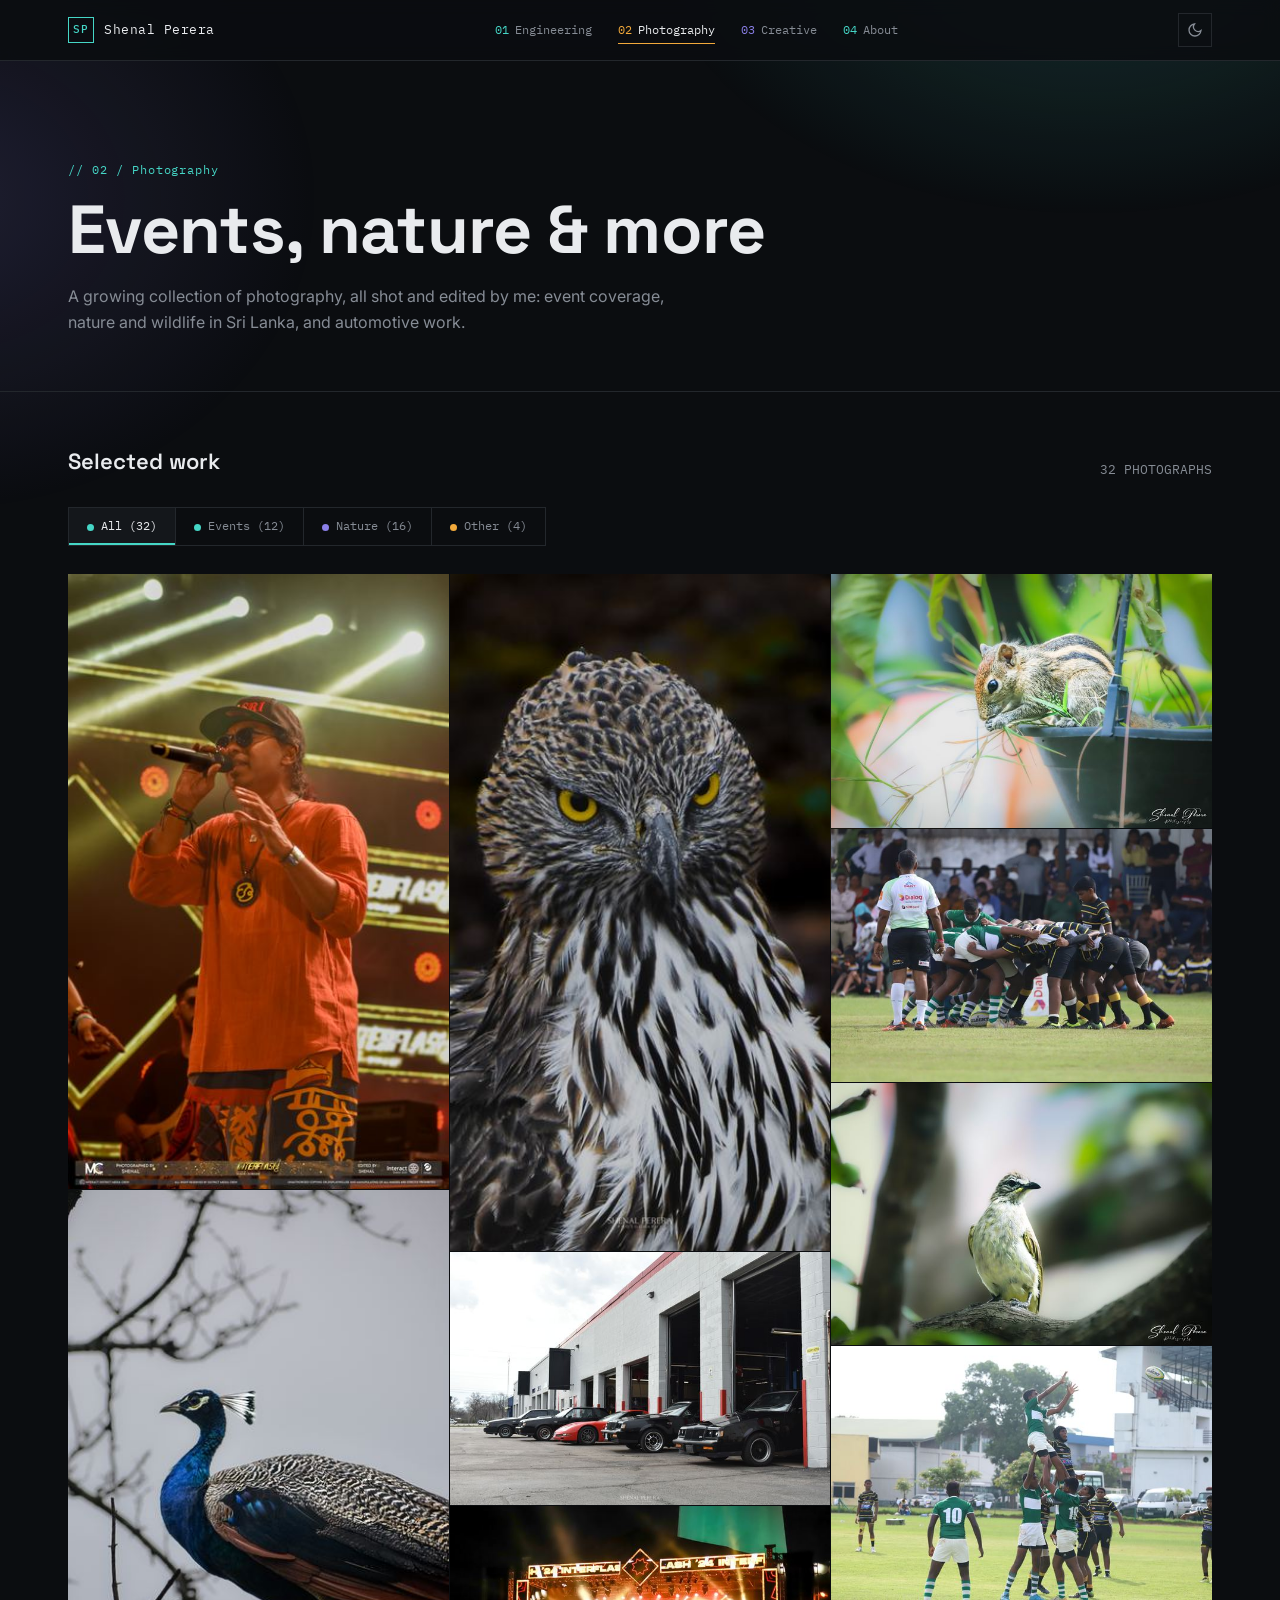
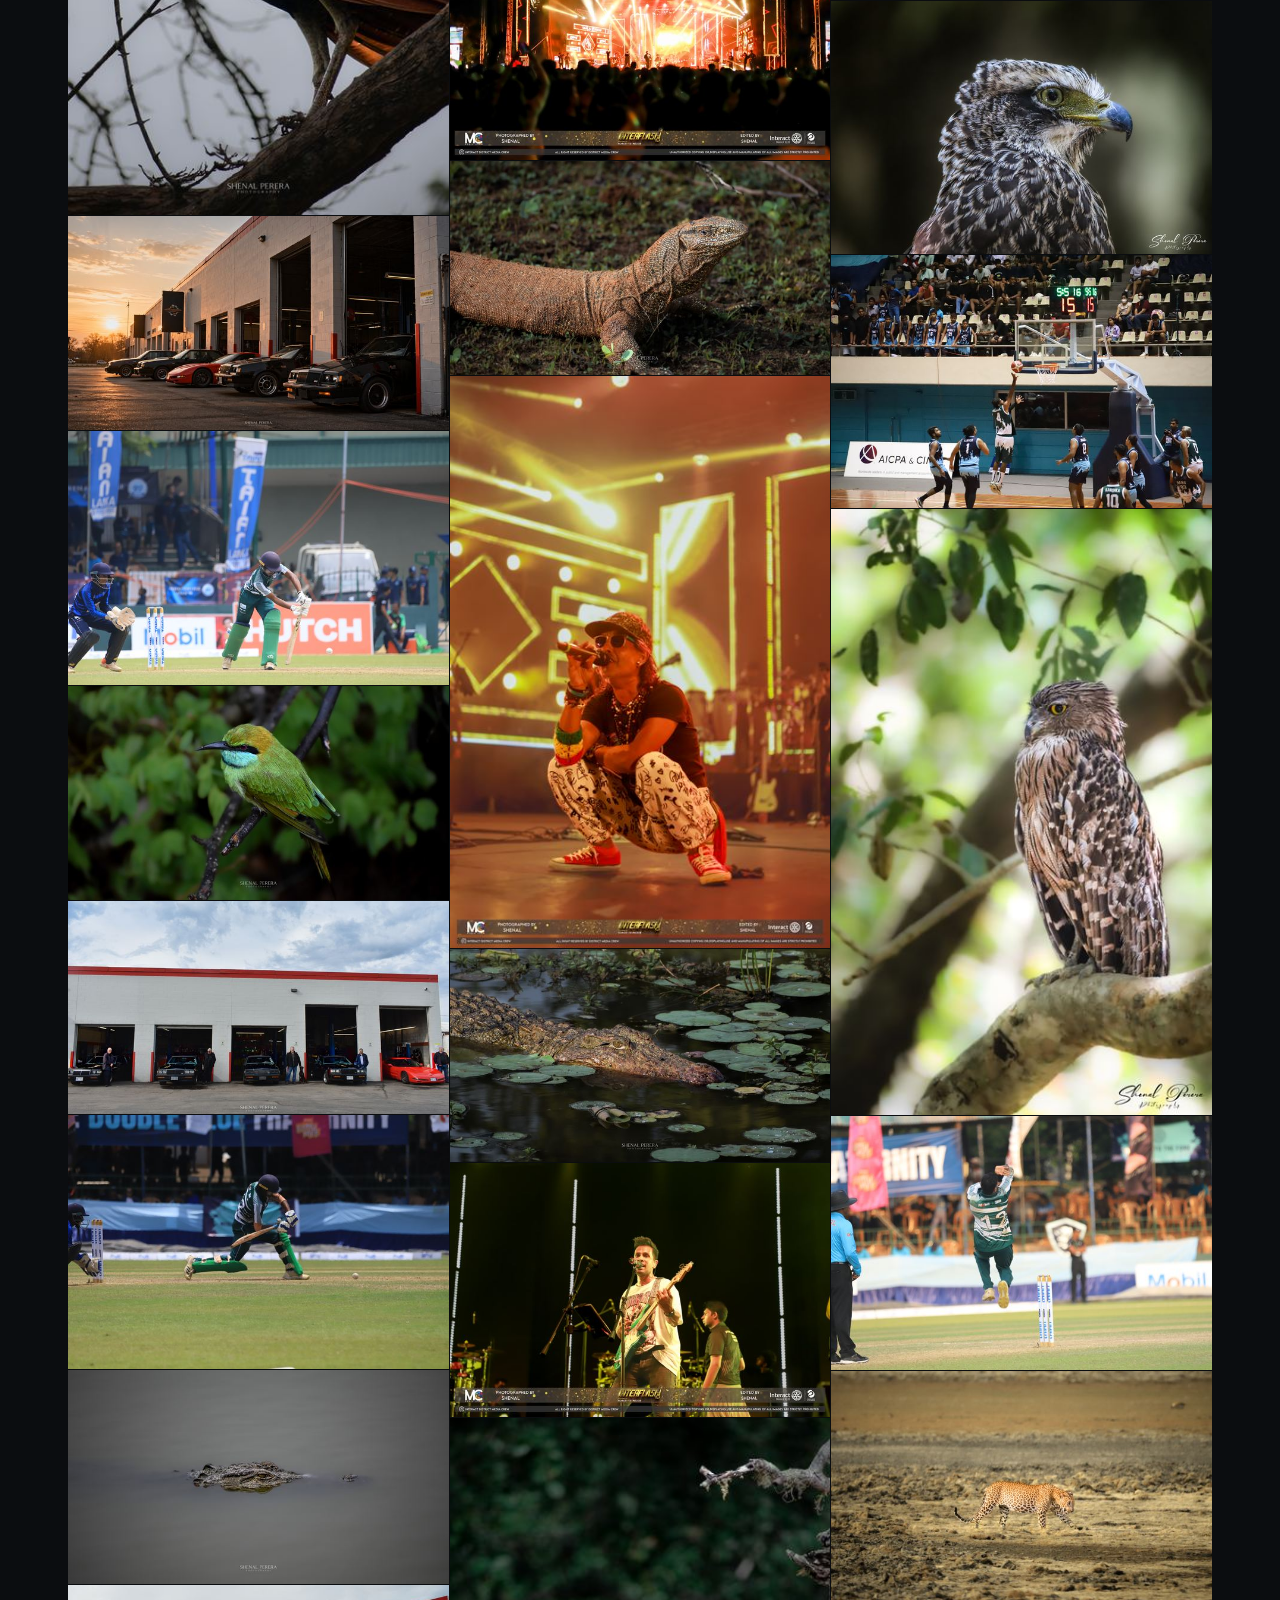
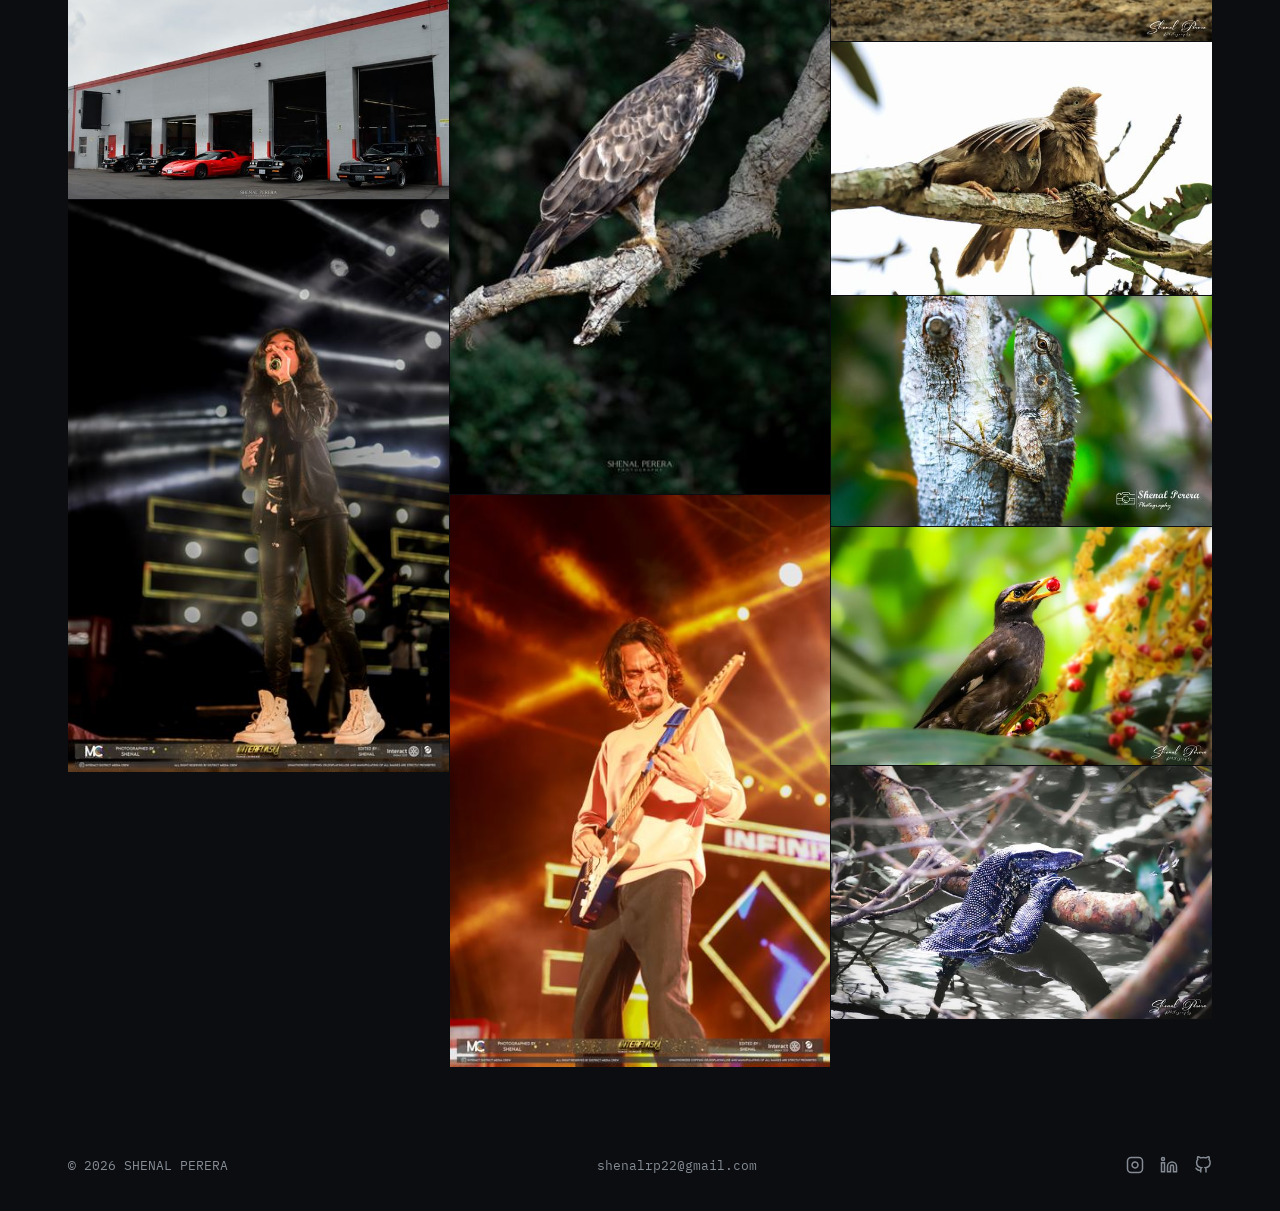
==== photography/index.html @ ef873e23 "Initial deploy: Shenal Perera portfolio site Engineering, Photography, and Creative work portfolio. " ====
<!DOCTYPE html>
<html lang="en">
<head>
<meta charset="utf-8">
<meta name="viewport" content="width=device-width, initial-scale=1">
<title>Shenal Perera | Photography</title>
<link rel="preconnect" href="https://fonts.googleapis.com">
<link rel="preconnect" href="https://fonts.gstatic.com" crossorigin>
<link href="https://fonts.googleapis.com/css2?family=Space+Grotesk:wght@400;500;600;700&family=IBM+Plex+Mono:wght@400;500&family=Inter:wght@400;500&display=swap" rel="stylesheet">
<link rel="stylesheet" href="../assets/css/site.css">
<style>
.head{display:flex;justify-content:space-between;align-items:end;gap:24px;flex-wrap:wrap;margin-bottom:28px}
.count{font-family:"IBM Plex Mono",monospace;color:var(--mute);font-size:12.5px}

.filters{display:flex;gap:1px;background:var(--line);border:1px solid var(--line);margin-bottom:28px;width:fit-content;flex-wrap:wrap}
.filters button{background:var(--bg);border:0;color:var(--mute);font-family:"IBM Plex Mono",monospace;font-size:12px;padding:10px 18px;cursor:pointer;transition:all .2s;border-bottom:2px solid transparent}
.filters button:hover{color:var(--fg)}
.filters button.on{color:var(--fg);border-bottom-color:var(--tagc,var(--acc));background:var(--bg2)}
.filters button .dot{display:inline-block;width:7px;height:7px;border-radius:50%;background:var(--tagc,var(--acc));margin-right:7px;vertical-align:middle}

.grid{columns:3 300px;column-gap:1px}
.tile{break-inside:avoid;margin-bottom:1px;position:relative;cursor:zoom-in;overflow:hidden;background:var(--bg2)}
.tile img{display:block;width:100%;height:auto;transition:opacity .4s,transform .4s}
.tile img.ld{opacity:1}
.tile img:not(.ld){opacity:0}
.tile:hover img{transform:scale(1.035)}
.tile span{position:absolute;left:10px;bottom:8px;font-family:"IBM Plex Mono",monospace;font-size:10.5px;letter-spacing:.04em;text-transform:uppercase;opacity:0;transition:opacity .2s;color:#fff;text-shadow:0 1px 6px rgba(0,0,0,.8)}
.tile span::before{content:"";display:inline-block;width:6px;height:6px;border-radius:50%;background:var(--tagc,var(--acc));margin-right:6px;vertical-align:middle}
.tile:hover span{opacity:1}

#lb{position:fixed;inset:0;z-index:50;background:rgba(5,6,7,.97);display:none;align-items:center;justify-content:center}
#lb.open{display:flex}
#lb img{max-width:92vw;max-height:84vh;object-fit:contain;animation:lbIn .25s ease}
@keyframes lbIn{from{opacity:0;transform:scale(.97)}to{opacity:1;transform:scale(1)}}
#lb .bar{position:absolute;top:0;left:0;right:0;display:flex;justify-content:space-between;align-items:center;padding:18px 24px;font-family:"IBM Plex Mono",monospace;font-size:11.5px;color:var(--mute)}
#lb button{background:none;border:0;color:#fff;cursor:pointer;font:300 30px/1 "Inter",sans-serif;padding:10px 16px;opacity:.7;transition:opacity .2s}
#lb button:hover{opacity:1}
#lb .prev,#lb .next{position:absolute;top:50%;transform:translateY(-50%)}
#lb .prev{left:8px}#lb .next{right:8px}

@media(max-width:820px){
  .grid{columns:2 160px}
  #lb .prev,#lb .next{display:none}
}
</style>
</head>
<body>

<nav><div class="wrap">
  <a class="logo" href="../index.html"><span class="mark">SP</span> Shenal Perera</a>
  <ul class="navlinks">
    <li><a href="../engineering.html" style="--tagc:var(--acc)"><span class="idx">01</span>Engineering</a></li>
    <li><a href="index.html" class="on" style="--tagc:var(--acc2)"><span class="idx">02</span>Photography</a></li>
    <li><a href="../creative.html" style="--tagc:var(--acc3)"><span class="idx">03</span>Creative</a></li>
    <li><a href="../about.html" style="--tagc:var(--acc)"><span class="idx">04</span>About</a></li>
  </ul>
  <button class="theme-btn" id="themeBtn" aria-label="Toggle light/dark theme">
    <svg class="moon" viewBox="0 0 24 24" fill="none" stroke="currentColor" stroke-width="2"><path d="M21 12.8A9 9 0 1 1 11.2 3 7 7 0 0 0 21 12.8Z"/></svg>
    <svg class="sun" viewBox="0 0 24 24" fill="none" stroke="currentColor" stroke-width="2"><circle cx="12" cy="12" r="4"/><path d="M12 2v3M12 19v3M4.2 4.2l2.1 2.1M17.7 17.7l2.1 2.1M2 12h3M19 12h3M4.2 19.8l2.1-2.1M17.7 6.3l2.1-2.1"/></svg>
  </button>
</div></nav>

<header class="hero"><div class="wrap">
  <div class="eyebrow reveal">02 / Photography</div>
  <h1 class="reveal">Events, nature &amp; more</h1>
  <p class="lede reveal">A growing collection of photography, all shot and edited by me: event coverage, nature and wildlife in Sri Lanka, and automotive work.</p>
</div></header>

<section><div class="wrap">
  <div class="head reveal"><h2>Selected work</h2><div class="count" id="count"></div></div>
  <div class="filters reveal" id="filters"></div>
  <div class="grid" id="grid"></div>
</div></section>

<footer><div class="wrap">
  <p>© <span id="yr"></span> SHENAL PERERA</p>
  <p><a href="mailto:shenalrp22@gmail.com" style="color:var(--mute);text-decoration:none">shenalrp22@gmail.com</a></p>
  <div class="social">
    <a href="https://www.instagram.com/shenal_rp" target="_blank" rel="noopener" aria-label="Instagram"><svg viewBox="0 0 24 24" fill="none" stroke="currentColor" stroke-width="2"><rect x="2" y="2" width="20" height="20" rx="5"/><path d="M16 11.37A4 4 0 1 1 12.63 8 4 4 0 0 1 16 11.37z"/><line x1="17.5" y1="6.5" x2="17.51" y2="6.5"/></svg></a>
    <a href="https://www.linkedin.com/in/shenal-perera-524128398" target="_blank" rel="noopener" aria-label="LinkedIn"><svg viewBox="0 0 24 24" fill="none" stroke="currentColor" stroke-width="2"><path d="M16 8a6 6 0 0 1 6 6v7h-4v-7a2 2 0 0 0-2-2 2 2 0 0 0-2 2v7h-4v-7a6 6 0 0 1 6-6z"/><rect x="2" y="9" width="4" height="12"/><circle cx="4" cy="4" r="2"/></svg></a>
    <a href="https://github.com/shenalrp22-bit" target="_blank" rel="noopener" aria-label="GitHub"><svg viewBox="0 0 24 24" fill="none" stroke="currentColor" stroke-width="2"><path d="M9 19c-5 1.5-5-2.5-7-3m14 6v-3.87a3.37 3.37 0 0 0-.94-2.61c3.14-.35 6.44-1.54 6.44-7A5.44 5.44 0 0 0 20 4.77 5.07 5.07 0 0 0 19.91 1S18.73.65 16 2.48a13.38 13.38 0 0 0-7 0C6.27.65 5.09 1 5.09 1A5.07 5.07 0 0 0 5 4.77a5.44 5.44 0 0 0-1.5 3.78c0 5.42 3.3 6.61 6.44 7A3.37 3.37 0 0 0 9 18.13V22"/></svg></a>
  </div>
</div></footer>

<div id="lb" role="dialog" aria-modal="true">
  <div class="bar"><span id="lbCap"></span><button id="lbClose" aria-label="Close">×</button></div>
  <button class="prev" aria-label="Previous">‹</button>
  <img id="lbImg" alt="">
  <button class="next" aria-label="Next">›</button>
</div>

<script src="../assets/js/site.js" defer></script>
<script>
const DATA = [{"cat": "Events", "src": "001.jpg", "w": 1240, "h": 2000}, {"cat": "Events", "src": "002.jpg", "w": 2000, "h": 1333}, {"cat": "Events", "src": "003.jpg", "w": 2000, "h": 1333}, {"cat": "Events", "src": "004.jpg", "w": 1333, "h": 2000}, {"cat": "Events", "src": "005.jpg", "w": 2000, "h": 1333}, {"cat": "Events", "src": "006.jpg", "w": 1333, "h": 2000}, {"cat": "Events", "src": "007.jpg", "w": 2000, "h": 1333}, {"cat": "Events", "src": "008.jpg", "w": 1333, "h": 2000}, {"cat": "Events", "src": "009.jpg", "w": 2000, "h": 1333}, {"cat": "Events", "src": "010.jpg", "w": 2000, "h": 1333}, {"cat": "Events", "src": "011.jpg", "w": 2000, "h": 1333}, {"cat": "Events", "src": "012.jpg", "w": 2000, "h": 1333}, {"cat": "Nature", "src": "013.jpg", "w": 1220, "h": 2000}, {"cat": "Nature", "src": "014.jpg", "w": 1999, "h": 1125}, {"cat": "Nature", "src": "015.jpg", "w": 1999, "h": 1125}, {"cat": "Nature", "src": "016.jpg", "w": 1022, "h": 1816}, {"cat": "Nature", "src": "017.jpg", "w": 2000, "h": 1125}, {"cat": "Nature", "src": "018.jpg", "w": 2000, "h": 1124}, {"cat": "Nature", "src": "019.jpg", "w": 1125, "h": 2000}, {"cat": "Nature", "src": "020.jpg", "w": 2000, "h": 1333}, {"cat": "Nature", "src": "021.jpg", "w": 2000, "h": 1381}, {"cat": "Nature", "src": "022.jpg", "w": 1999, "h": 1333}, {"cat": "Nature", "src": "023.jpg", "w": 1259, "h": 2000}, {"cat": "Nature", "src": "024.jpg", "w": 2000, "h": 1421}, {"cat": "Nature", "src": "025.jpg", "w": 2000, "h": 1333}, {"cat": "Nature", "src": "026.jpg", "w": 2000, "h": 1209}, {"cat": "Nature", "src": "027.jpg", "w": 1963, "h": 1229}, {"cat": "Nature", "src": "028.jpg", "w": 2000, "h": 1333}, {"cat": "Other", "src": "029.jpg", "w": 2000, "h": 1125}, {"cat": "Other", "src": "031.jpg", "w": 2000, "h": 1124}, {"cat": "Other", "src": "032.jpg", "w": 1999, "h": 1125}, {"cat": "Other", "src": "033.jpg", "w": 2000, "h": 1333}];
const TAGC = { Events: "var(--acc)", Nature: "var(--acc3)", Other: "var(--acc2)" };

const $ = s => document.querySelector(s);
const CATS = ["All", ...new Set(DATA.map(d => d.cat))];
let current = "All", view = DATA, idx = 0;

function mixed(){
  const groups = CATS.slice(1).map(c => DATA.filter(d => d.cat === c));
  const out = []; let i = 0;
  while (out.length < DATA.length){ groups.forEach(g => { if (g[i]) out.push(g[i]); }); i++; }
  return out;
}

function render(){
  view = current === "All" ? mixed() : DATA.filter(d => d.cat === current);
  $("#count").textContent = view.length + " PHOTOGRAPHS";
  $("#grid").innerHTML = view.map((d,i) =>
    `<figure class="tile" data-i="${i}" style="--tagc:${TAGC[d.cat]}"><img loading="lazy" src="img/t/${d.src}" width="${d.w}" height="${d.h}" alt="${d.cat} photograph by Shenal Perera" onload="this.classList.add('ld')"><span>${d.cat}</span></figure>`).join("");
  document.querySelectorAll("#filters button").forEach(b => b.classList.toggle("on", b.dataset.c === current));
}

$("#filters").innerHTML = CATS.map(c =>
  `<button data-c="${c}" style="--tagc:${c==="All"?"var(--acc)":TAGC[c]}"><span class="dot"></span>${c==="All"?"All":c} (${c==="All"?DATA.length:DATA.filter(d=>d.cat===c).length})</button>`).join("");
$("#filters").addEventListener("click", e => { const b = e.target.closest("button"); if (b){ current = b.dataset.c; render(); }});
$("#grid").addEventListener("click", e => { const t = e.target.closest(".tile"); if (t) open(+t.dataset.i); });

function show(){ const d = view[idx]; $("#lbImg").src = "img/" + d.src; $("#lbCap").textContent = `${d.cat.toUpperCase()} · ${idx+1} / ${view.length}`;
  [view[idx+1], view[idx-1]].forEach(n => { if (n) new Image().src = "img/" + n.src; }); }
function open(i){ idx = i; show(); $("#lb").classList.add("open"); document.body.style.overflow = "hidden"; }
function close(){ $("#lb").classList.remove("open"); document.body.style.overflow = ""; }
function step(n){ idx = (idx + n + view.length) % view.length; show(); }
$("#lb .prev").onclick = () => step(-1);
$("#lb .next").onclick = () => step(1);
$("#lbClose").onclick = close;
$("#lb").addEventListener("click", e => { if (e.target.id === "lb") close(); });
document.addEventListener("keydown", e => { if (!$("#lb").classList.contains("open")) return;
  if (e.key === "Escape") close(); if (e.key === "ArrowRight") step(1); if (e.key === "ArrowLeft") step(-1); });
let tx = 0;
$("#lb").addEventListener("touchstart", e => tx = e.touches[0].clientX, {passive:true});
$("#lb").addEventListener("touchend", e => { const dx = e.changedTouches[0].clientX - tx; if (Math.abs(dx) > 50) step(dx < 0 ? 1 : -1); });

render();
</script>
</body>
</html>
---- assets/css/site.css ----
/* ===== Shared design system, Shenal Perera portfolio ===== */
:root{
  --bg:#0b0d10;--bg2:#14171b;--fg:#e9ebee;--mute:#868c95;--line:#23272c;
  --acc:#45d6c6;   /* teal   : primary / Engineering / About */
  --acc2:#f2a93b;  /* amber  : Photography / motorsport */
  --acc3:#8b7fe8;  /* violet : Creative */
  --shadow:rgba(0,0,0,.35);
}
html[data-theme="light"]{
  --bg:#f3f2ee;--bg2:#ffffff;--fg:#14171b;--mute:#5b5f66;--line:#dcdad2;
  --acc:#0e9484;--acc2:#c17a12;--acc3:#5d4fc7;
  --shadow:rgba(20,20,20,.08);
}

*{box-sizing:border-box;margin:0;padding:0}
html{scroll-behavior:smooth}
body{
  background:var(--bg);color:var(--fg);font:16px/1.6 "Inter",system-ui,sans-serif;
  -webkit-font-smoothing:antialiased;min-height:100vh;display:flex;flex-direction:column;
  position:relative;transition:background .3s,color .3s;
}
body::before{
  content:"";position:fixed;inset:0;z-index:-1;pointer-events:none;
  background:
    radial-gradient(640px 420px at 85% -8%, color-mix(in srgb, var(--acc) 20%, transparent), transparent 70%),
    radial-gradient(560px 460px at -5% 22%, color-mix(in srgb, var(--acc3) 17%, transparent), transparent 70%),
    radial-gradient(520px 420px at 55% 100%, color-mix(in srgb, var(--acc2) 15%, transparent), transparent 70%);
  opacity:.9;transition:opacity .3s;
}
a{color:inherit}
.wrap{max-width:1240px;margin:0 auto;padding:0 clamp(18px,4vw,48px);width:100%}
.mono{font-family:"IBM Plex Mono",monospace}

/* nav */
nav{position:fixed;inset:0 0 auto 0;z-index:30;background:color-mix(in srgb, var(--bg) 88%, transparent);backdrop-filter:blur(8px);border-bottom:1px solid var(--line);transition:background .3s,border-color .3s}
nav .wrap{display:flex;justify-content:space-between;align-items:center;height:60px;gap:16px}
.logo{display:flex;align-items:center;gap:10px;text-decoration:none;font-family:"IBM Plex Mono",monospace;font-size:13px;letter-spacing:.04em;white-space:nowrap}
.logo .mark{width:26px;height:26px;border:1px solid var(--acc);color:var(--acc);display:flex;align-items:center;justify-content:center;font-size:11px;font-weight:500;transition:transform .25s;flex:none}
.logo:hover .mark{transform:rotate(-8deg) scale(1.08)}
.navlinks{display:flex;align-items:center;gap:2px;list-style:none;font-family:"IBM Plex Mono",monospace;font-size:12px}
.navlinks a{text-decoration:none;color:var(--mute);padding:8px 12px;display:block;position:relative;transition:color .2s}
.navlinks a::after{content:"";position:absolute;left:12px;right:12px;bottom:4px;height:1px;background:var(--tagc,var(--acc));transform:scaleX(0);transform-origin:left;transition:transform .25s}
.navlinks a:hover,.navlinks a.on{color:var(--fg)}
.navlinks a:hover::after,.navlinks a.on::after{transform:scaleX(1)}
.navlinks a .idx{color:var(--tagc,var(--acc));margin-right:6px}

.theme-btn{
  width:34px;height:34px;border:1px solid var(--line);background:transparent;color:var(--mute);
  display:flex;align-items:center;justify-content:center;cursor:pointer;flex:none;
  transition:color .2s,border-color .2s,transform .2s;
}
.theme-btn:hover{color:var(--acc);border-color:var(--acc);transform:rotate(12deg)}
.theme-btn svg{width:16px;height:16px}
.theme-btn .sun{display:none}
html[data-theme="light"] .theme-btn .moon{display:none}
html[data-theme="light"] .theme-btn .sun{display:block}

/* badges (used in place of third-party logos) */
.badge{
  display:inline-flex;align-items:center;justify-content:center;height:22px;padding:0 8px;
  font-family:"IBM Plex Mono",monospace;font-size:10.5px;letter-spacing:.03em;font-weight:500;
  border:1px solid var(--bc,var(--line));color:var(--bc,var(--mute));border-radius:3px;
  margin-right:6px;transition:transform .2s;
}
.badge:hover{transform:translateY(-1px)}
.badge.acc{--bc:var(--acc)}
.badge.acc2{--bc:var(--acc2)}
.badge.acc3{--bc:var(--acc3)}

/* expandable rows (timeline / education / certification entries) */
.exp-row{cursor:pointer;position:relative;padding-right:30px;-webkit-tap-highlight-color:transparent}
.exp-row::after{content:"+";position:absolute;right:0;top:18px;font-family:"IBM Plex Mono",monospace;font-size:15px;color:var(--mute);transition:transform .25s,color .2s;line-height:1}
.exp-row:hover::after{color:var(--acc)}
.exp-row.open::after{transform:rotate(45deg);color:var(--acc)}
.exp-detail{grid-column:1/-1;max-height:0;overflow:hidden;opacity:0;transition:max-height .35s ease,opacity .3s ease,margin-top .35s ease;margin-top:0}
.exp-row.open .exp-detail{max-height:320px;opacity:1;margin-top:14px}
.exp-detail-inner{padding-top:14px;border-top:1px dashed var(--line);color:var(--mute);font-size:13.5px;line-height:1.7;max-width:640px}
.exp-detail-inner img{display:block;max-width:100%;border:1px solid var(--line);margin-top:12px}

/* real org logos, dropped into a small chip for contrast against either theme */
.logo-chip{display:inline-flex;align-items:center;justify-content:center;width:26px;height:26px;border-radius:5px;padding:4px;margin-right:8px;flex:none;vertical-align:middle;transition:transform .2s}
.logo-chip:hover{transform:translateY(-1px) scale(1.07)}
.logo-chip img{width:100%;height:100%;object-fit:contain;display:block}
.logo-chip.light{background:#fff}
.logo-chip.dark{background:#14171b;border:1px solid var(--line)}

/* hero */
header.hero{padding:160px 0 56px;border-bottom:1px solid var(--line);transition:border-color .3s}
.eyebrow{font-family:"IBM Plex Mono",monospace;font-size:12px;letter-spacing:.08em;color:var(--acc)}
.eyebrow::before{content:"// "}
h1{font-family:"Space Grotesk",sans-serif;font-weight:700;font-size:clamp(38px,6vw,68px);line-height:1.04;margin:16px 0 18px;letter-spacing:-.01em}
.lede{max-width:640px;color:var(--mute);font-size:16px}
html[data-theme="light"] .lede{color:#45494f}

/* sections */
section{padding:52px 0;border-bottom:1px solid var(--line);transition:border-color .3s}
section:last-of-type{border-bottom:none}
h2{font-family:"Space Grotesk",sans-serif;font-weight:600;font-size:22px}
h2 .no{font-family:"IBM Plex Mono",monospace;font-weight:400;font-size:13px;color:var(--acc);margin-right:10px}

footer{padding:36px 0}
footer .wrap{display:flex;justify-content:space-between;align-items:center;flex-wrap:wrap;gap:12px}
footer p{color:var(--mute);font-size:12.5px;font-family:"IBM Plex Mono",monospace}
.social{display:flex;gap:16px;align-items:center}
.social a{color:var(--mute);display:flex;transition:color .2s,transform .2s}
.social a:hover{color:var(--acc);transform:translateY(-2px)}
.social svg{width:18px;height:18px}

/* scroll-reveal animation */
.reveal{opacity:0;transform:translateY(16px);transition:opacity .6s cubic-bezier(.2,.7,.2,1),transform .6s cubic-bezier(.2,.7,.2,1)}
.reveal.show{opacity:1;transform:translateY(0)}
.reveal-stagger > *{opacity:0;transform:translateY(14px);transition:opacity .5s cubic-bezier(.2,.7,.2,1),transform .5s cubic-bezier(.2,.7,.2,1)}
.reveal-stagger.show > *{opacity:1;transform:translateY(0)}
@media (prefers-reduced-motion: reduce){
  .reveal,.reveal-stagger > *{opacity:1;transform:none;transition:none}
}
.reveal-stagger.show > *:nth-child(1){transition-delay:.02s}
.reveal-stagger.show > *:nth-child(2){transition-delay:.07s}
.reveal-stagger.show > *:nth-child(3){transition-delay:.12s}
.reveal-stagger.show > *:nth-child(4){transition-delay:.17s}
.reveal-stagger.show > *:nth-child(5){transition-delay:.22s}
.reveal-stagger.show > *:nth-child(6){transition-delay:.27s}
.reveal-stagger.show > *:nth-child(7){transition-delay:.32s}
.reveal-stagger.show > *:nth-child(8){transition-delay:.37s}
.reveal-stagger.show > *:nth-child(9){transition-delay:.42s}
.reveal-stagger.show > *:nth-child(10){transition-delay:.47s}
.reveal-stagger.show > *:nth-child(11){transition-delay:.52s}
.reveal-stagger.show > *:nth-child(n+12){transition-delay:.56s}

@media(max-width:820px){
  .navlinks a{padding:8px 8px}
}
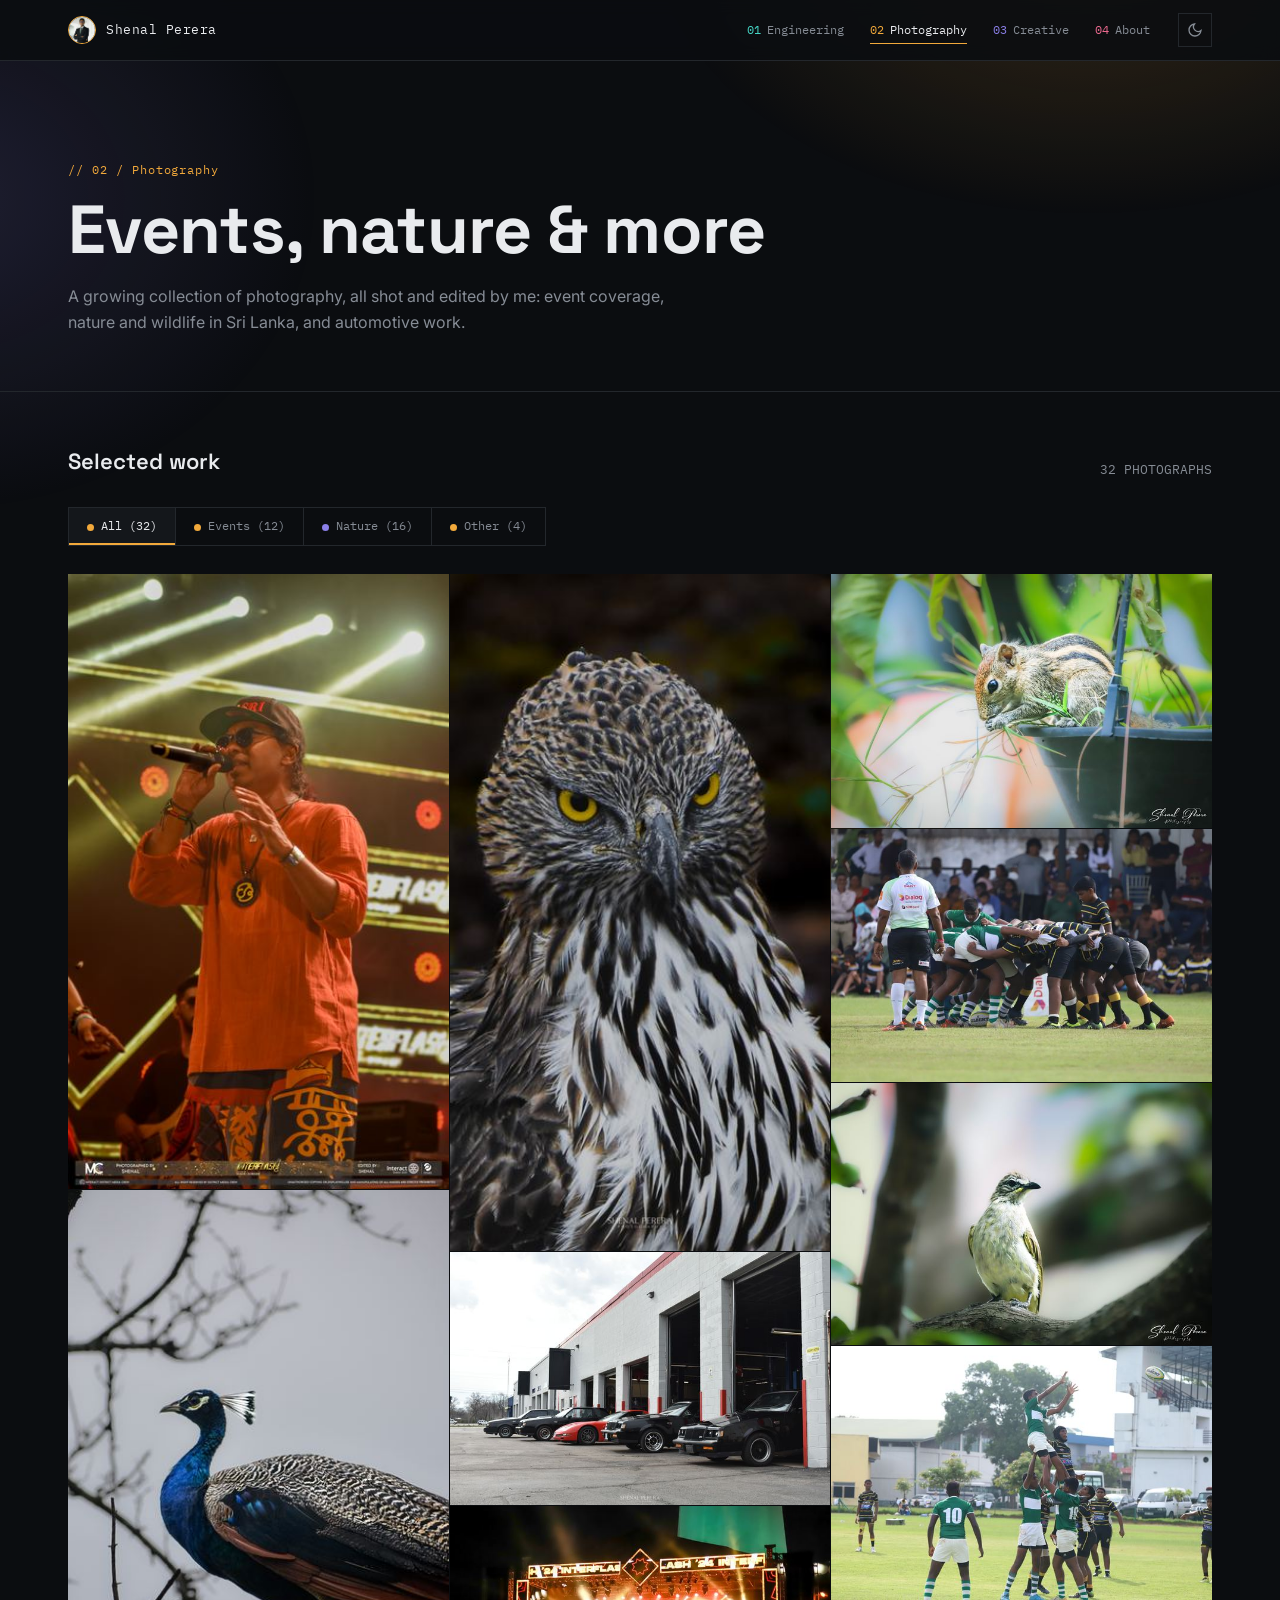
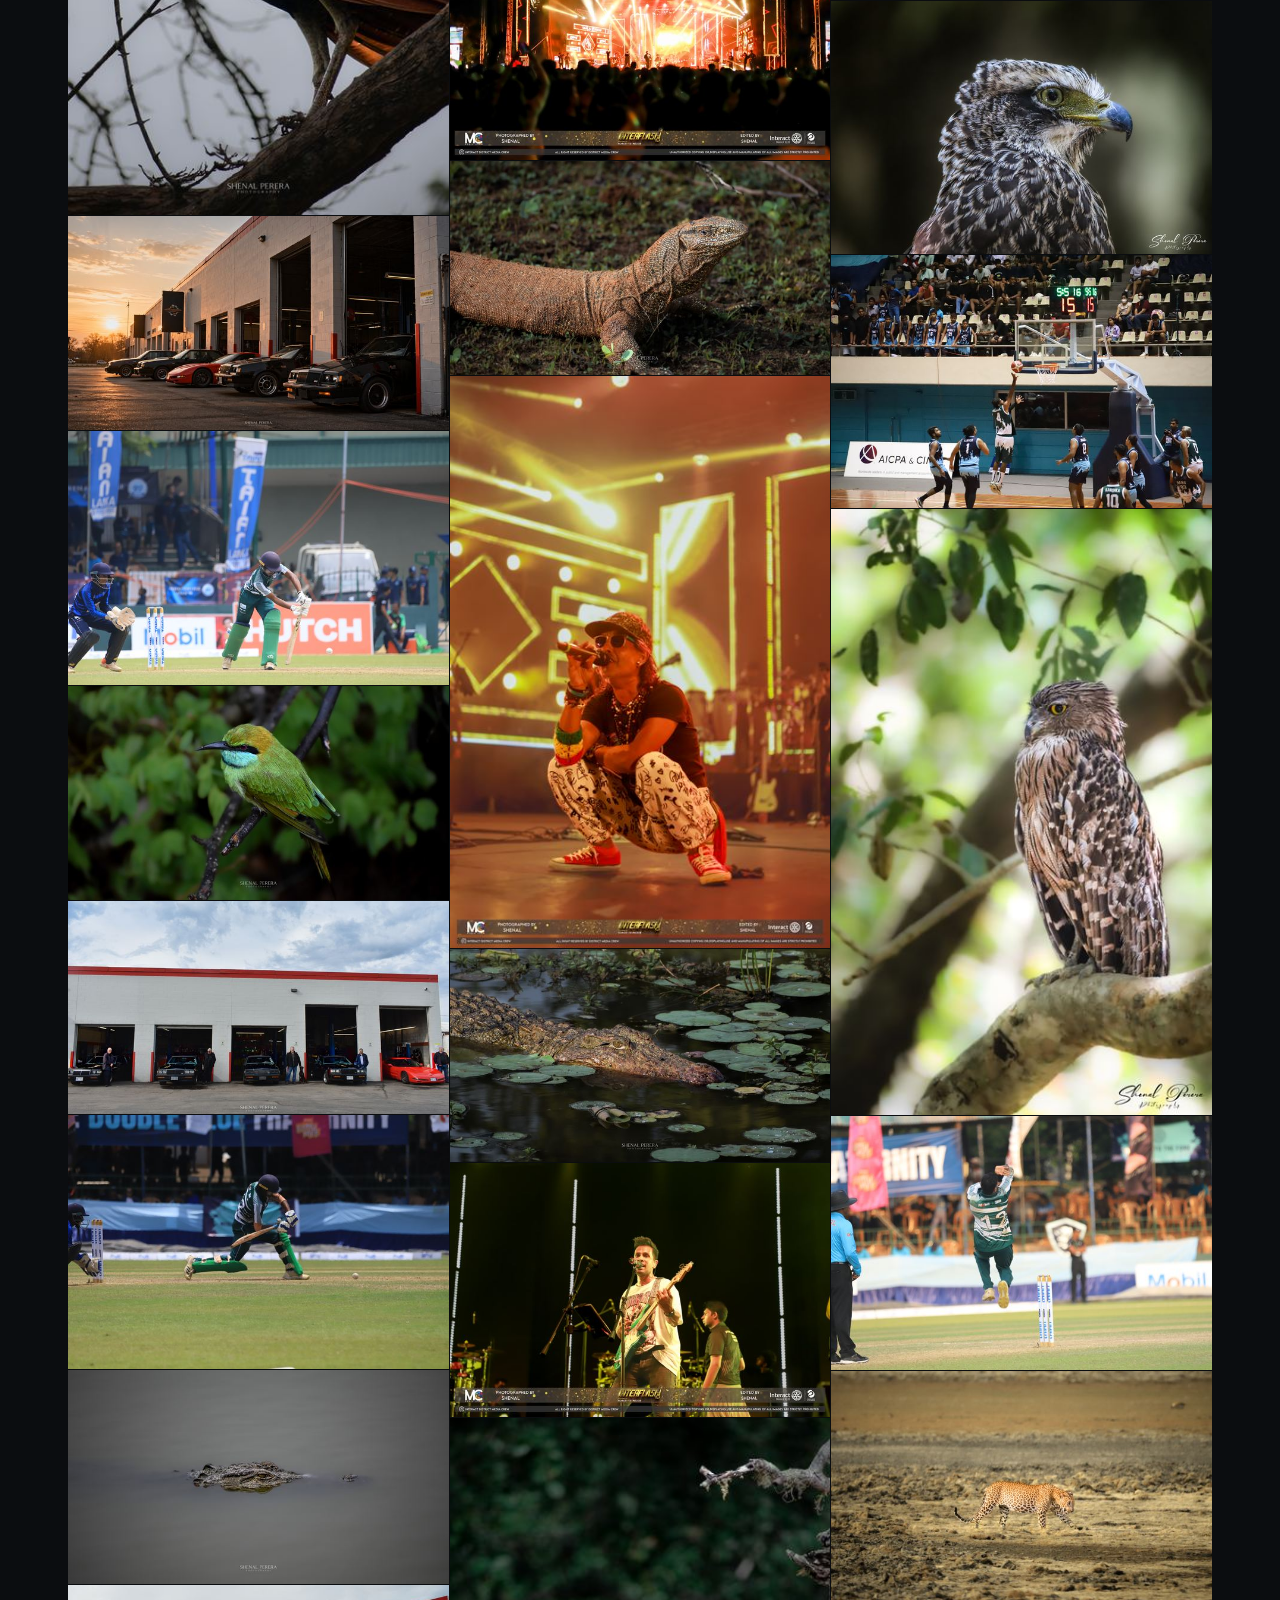
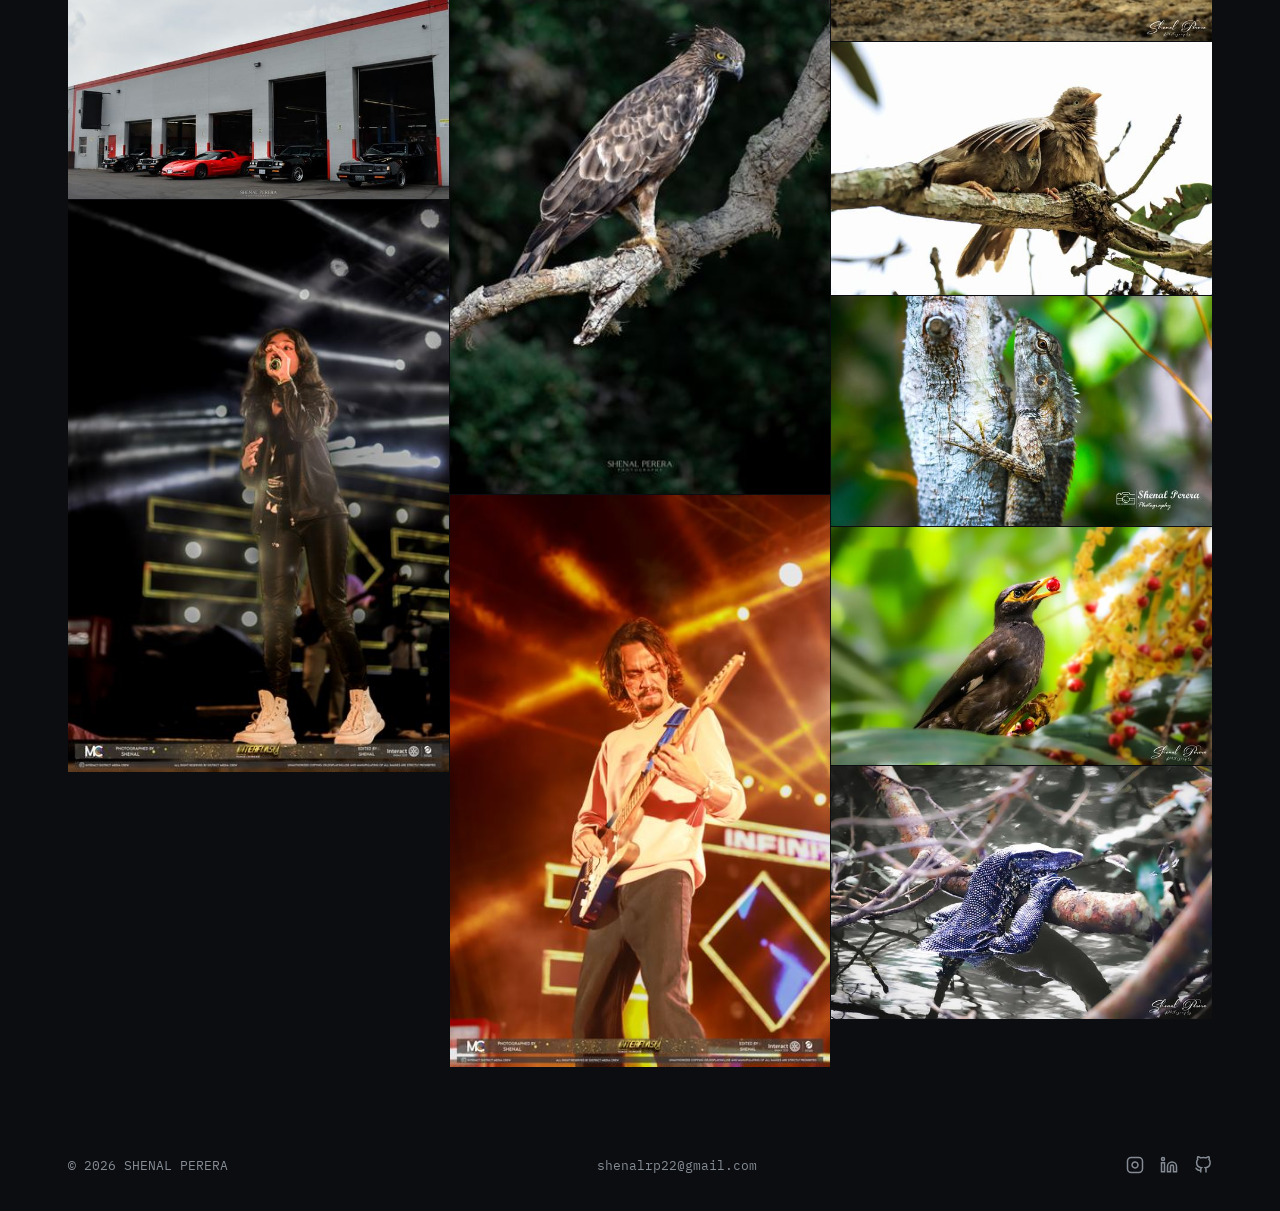
==== commit 2c86ab78: "Portfolio-wide fixes: nav logo/colors, About restructure, mobile nav - Replace "SP" nav mark with he" ====
--- a/photography/index.html
+++ b/photography/index.html
@@ -9,6 +9,8 @@
 <link href="https://fonts.googleapis.com/css2?family=Space+Grotesk:wght@400;500;600;700&family=IBM+Plex+Mono:wght@400;500&family=Inter:wght@400;500&display=swap" rel="stylesheet">
 <link rel="stylesheet" href="../assets/css/site.css">
 <style>
+body{--acc:var(--acc2)} /* this page runs amber as its primary accent */
+
 .head{display:flex;justify-content:space-between;align-items:end;gap:24px;flex-wrap:wrap;margin-bottom:28px}
 .count{font-family:"IBM Plex Mono",monospace;color:var(--mute);font-size:12.5px}
 
@@ -47,13 +49,13 @@
 <body>
 
 <nav><div class="wrap">
-  <a class="logo" href="../index.html"><span class="mark">SP</span> Shenal Perera</a>
-  <ul class="navlinks">
-    <li><a href="../engineering.html" style="--tagc:var(--acc)"><span class="idx">01</span>Engineering</a></li>
+  <a class="logo" href="../index.html"><span class="mark"><img src="../assets/img/headshot.jpg" alt="Shenal Perera"></span> <span class="name">Shenal Perera</span></a>
+  <div class="navlinks-wrap"><ul class="navlinks">
+    <li><a href="../engineering.html" style="--tagc:var(--acc1)"><span class="idx">01</span>Engineering</a></li>
     <li><a href="index.html" class="on" style="--tagc:var(--acc2)"><span class="idx">02</span>Photography</a></li>
     <li><a href="../creative.html" style="--tagc:var(--acc3)"><span class="idx">03</span>Creative</a></li>
-    <li><a href="../about.html" style="--tagc:var(--acc)"><span class="idx">04</span>About</a></li>
-  </ul>
+    <li><a href="../about.html" style="--tagc:var(--acc4)"><span class="idx">04</span>About</a></li>
+  </ul></div>
   <button class="theme-btn" id="themeBtn" aria-label="Toggle light/dark theme">
     <svg class="moon" viewBox="0 0 24 24" fill="none" stroke="currentColor" stroke-width="2"><path d="M21 12.8A9 9 0 1 1 11.2 3 7 7 0 0 0 21 12.8Z"/></svg>
     <svg class="sun" viewBox="0 0 24 24" fill="none" stroke="currentColor" stroke-width="2"><circle cx="12" cy="12" r="4"/><path d="M12 2v3M12 19v3M4.2 4.2l2.1 2.1M17.7 17.7l2.1 2.1M2 12h3M19 12h3M4.2 19.8l2.1-2.1M17.7 6.3l2.1-2.1"/></svg>
--- a/assets/css/site.css
+++ b/assets/css/site.css
@@ -1,14 +1,16 @@
 /* ===== Shared design system, Shenal Perera portfolio ===== */
 :root{
   --bg:#0b0d10;--bg2:#14171b;--fg:#e9ebee;--mute:#868c95;--line:#23272c;
-  --acc:#45d6c6;   /* teal   : primary / Engineering / About */
+  --acc:#45d6c6;   /* teal   : primary / Engineering (page content accent, overridden per-page below) */
+  --acc1:#45d6c6;  /* teal, stable reference for the nav tab regardless of page override */
   --acc2:#f2a93b;  /* amber  : Photography / motorsport */
   --acc3:#8b7fe8;  /* violet : Creative */
+  --acc4:#ec6a8f;  /* rose   : About */
   --shadow:rgba(0,0,0,.35);
 }
 html[data-theme="light"]{
   --bg:#f3f2ee;--bg2:#ffffff;--fg:#14171b;--mute:#5b5f66;--line:#dcdad2;
-  --acc:#0e9484;--acc2:#c17a12;--acc3:#5d4fc7;
+  --acc:#0e9484;--acc1:#0e9484;--acc2:#c17a12;--acc3:#5d4fc7;--acc4:#b23a5c;
   --shadow:rgba(20,20,20,.08);
 }
 
@@ -35,9 +37,16 @@
 nav{position:fixed;inset:0 0 auto 0;z-index:30;background:color-mix(in srgb, var(--bg) 88%, transparent);backdrop-filter:blur(8px);border-bottom:1px solid var(--line);transition:background .3s,border-color .3s}
 nav .wrap{display:flex;justify-content:space-between;align-items:center;height:60px;gap:16px}
 .logo{display:flex;align-items:center;gap:10px;text-decoration:none;font-family:"IBM Plex Mono",monospace;font-size:13px;letter-spacing:.04em;white-space:nowrap}
-.logo .mark{width:26px;height:26px;border:1px solid var(--acc);color:var(--acc);display:flex;align-items:center;justify-content:center;font-size:11px;font-weight:500;transition:transform .25s;flex:none}
-.logo:hover .mark{transform:rotate(-8deg) scale(1.08)}
-.navlinks{display:flex;align-items:center;gap:2px;list-style:none;font-family:"IBM Plex Mono",monospace;font-size:12px}
+.logo .mark{width:28px;height:28px;border-radius:50%;overflow:hidden;border:1.5px solid var(--acc);display:flex;align-items:center;justify-content:center;transition:transform .25s,border-color .3s;flex:none}
+.logo .mark img{width:100%;height:100%;object-fit:cover;display:block}
+.logo:hover .mark{transform:scale(1.08)}
+.navlinks-wrap{position:relative;min-width:0;flex:1 1 auto;display:flex;justify-content:flex-end}
+.navlinks{display:flex;align-items:center;gap:2px;list-style:none;font-family:"IBM Plex Mono",monospace;font-size:12px;overflow-x:auto;-webkit-overflow-scrolling:touch;scrollbar-width:thin;scrollbar-color:var(--mute) transparent;max-width:100%}
+.navlinks::-webkit-scrollbar{height:5px}
+.navlinks::-webkit-scrollbar-track{background:transparent}
+.navlinks::-webkit-scrollbar-thumb{background:var(--mute);border-radius:3px}
+.navlinks::-webkit-scrollbar-thumb:hover{background:var(--acc)}
+.navlinks li{flex:none}
 .navlinks a{text-decoration:none;color:var(--mute);padding:8px 12px;display:block;position:relative;transition:color .2s}
 .navlinks a::after{content:"";position:absolute;left:12px;right:12px;bottom:4px;height:1px;background:var(--tagc,var(--acc));transform:scaleX(0);transform-origin:left;transition:transform .25s}
 .navlinks a:hover,.navlinks a.on{color:var(--fg)}
@@ -129,4 +138,12 @@
 
 @media(max-width:820px){
   .navlinks a{padding:8px 8px}
+  /* edge fade: visible cue there's more to scroll to, since mobile browsers don't render a persistent scrollbar */
+  .navlinks-wrap::after{content:"";position:absolute;top:0;right:0;bottom:0;width:18px;pointer-events:none;background:linear-gradient(to right, transparent, var(--bg));opacity:.9}
 }
+@media(max-width:480px){
+  nav .wrap{gap:6px}
+  .logo .name{display:none}
+  .navlinks a{padding:7px 6px;font-size:10.5px}
+  .navlinks a .idx{margin-right:4px}
+}
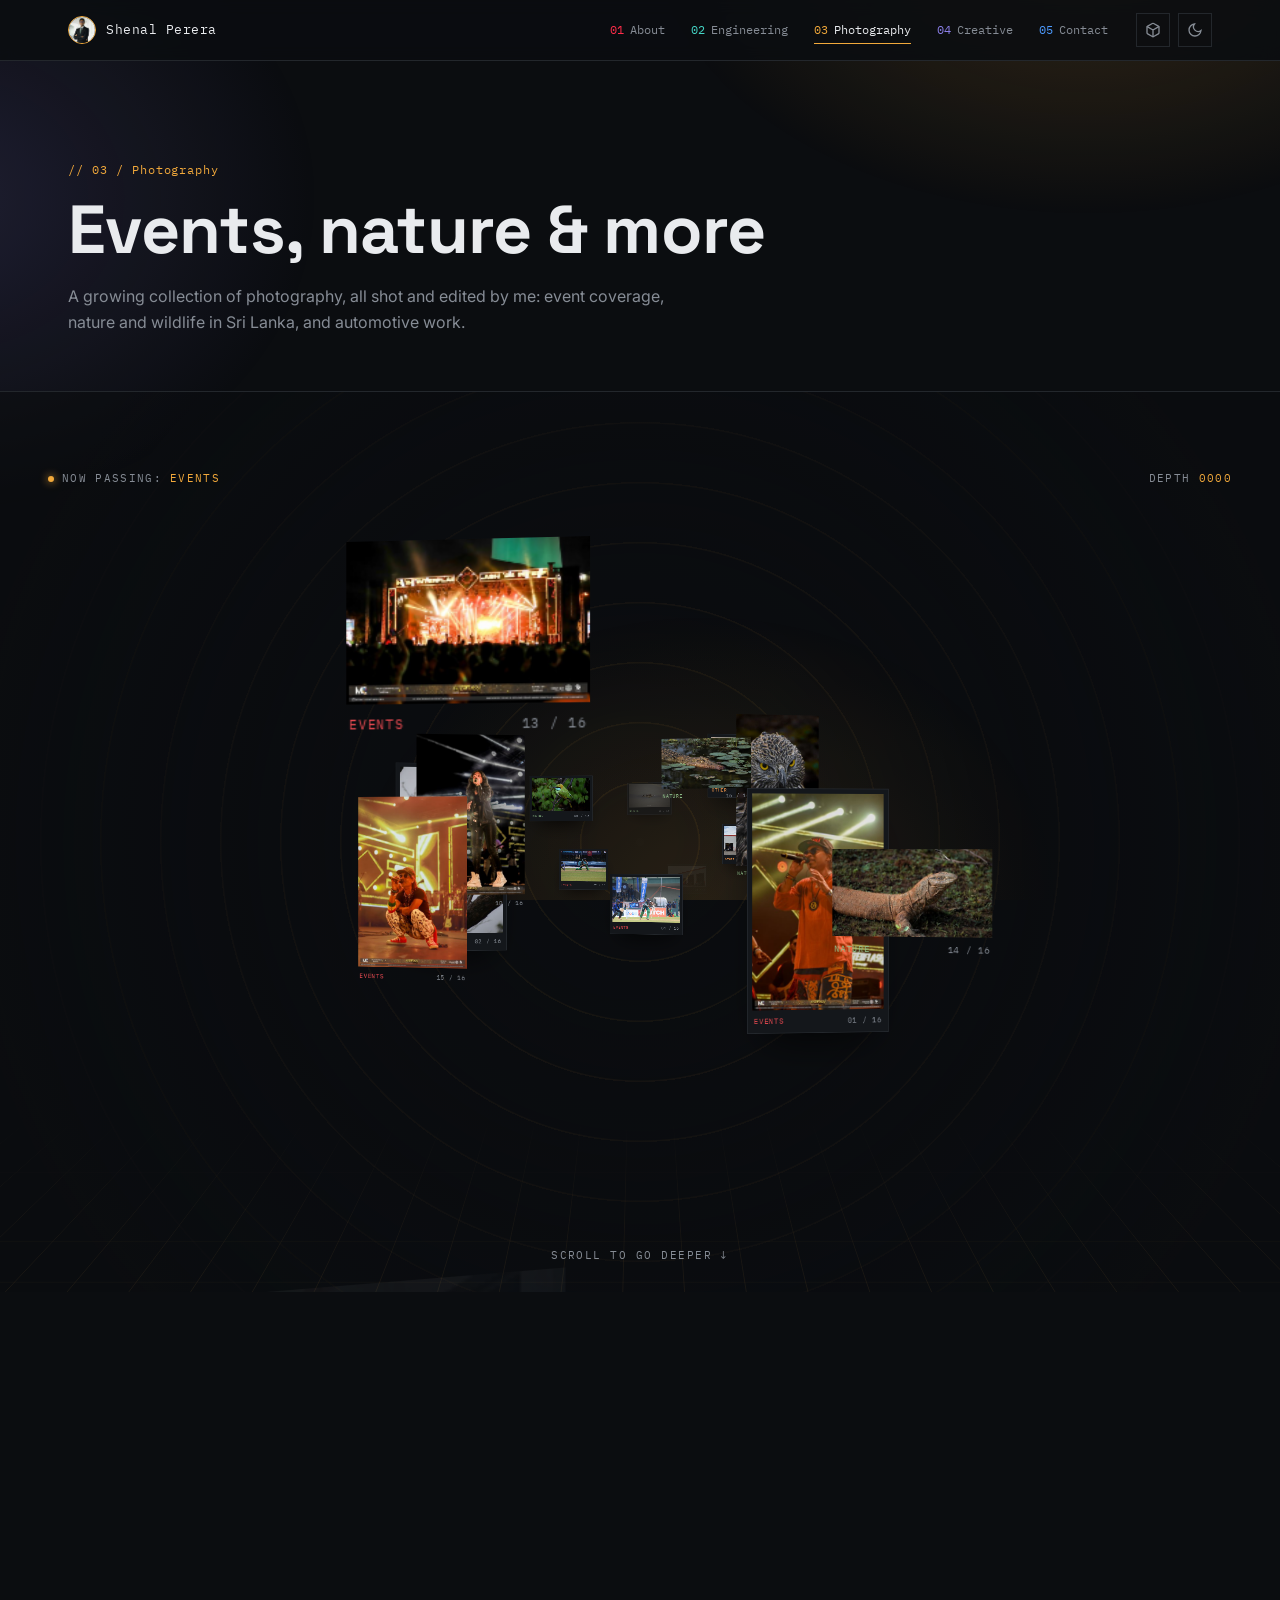
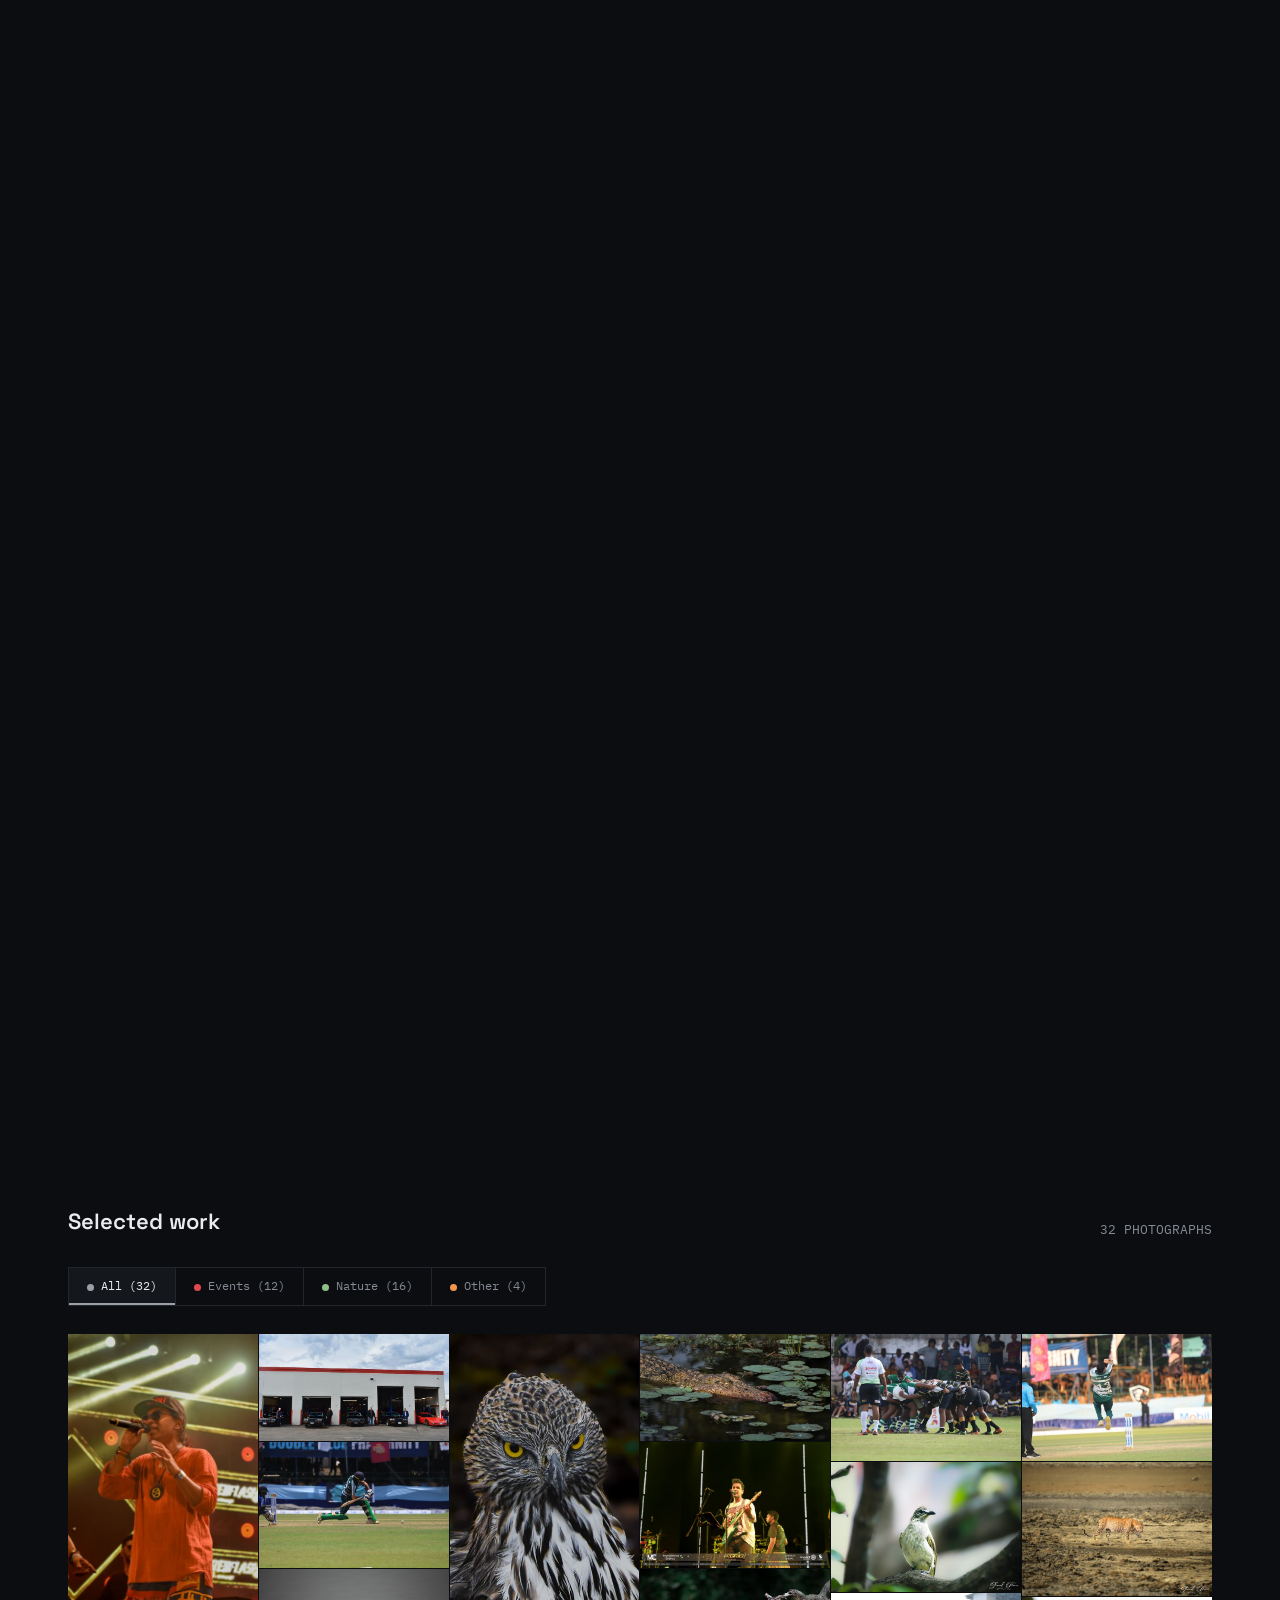
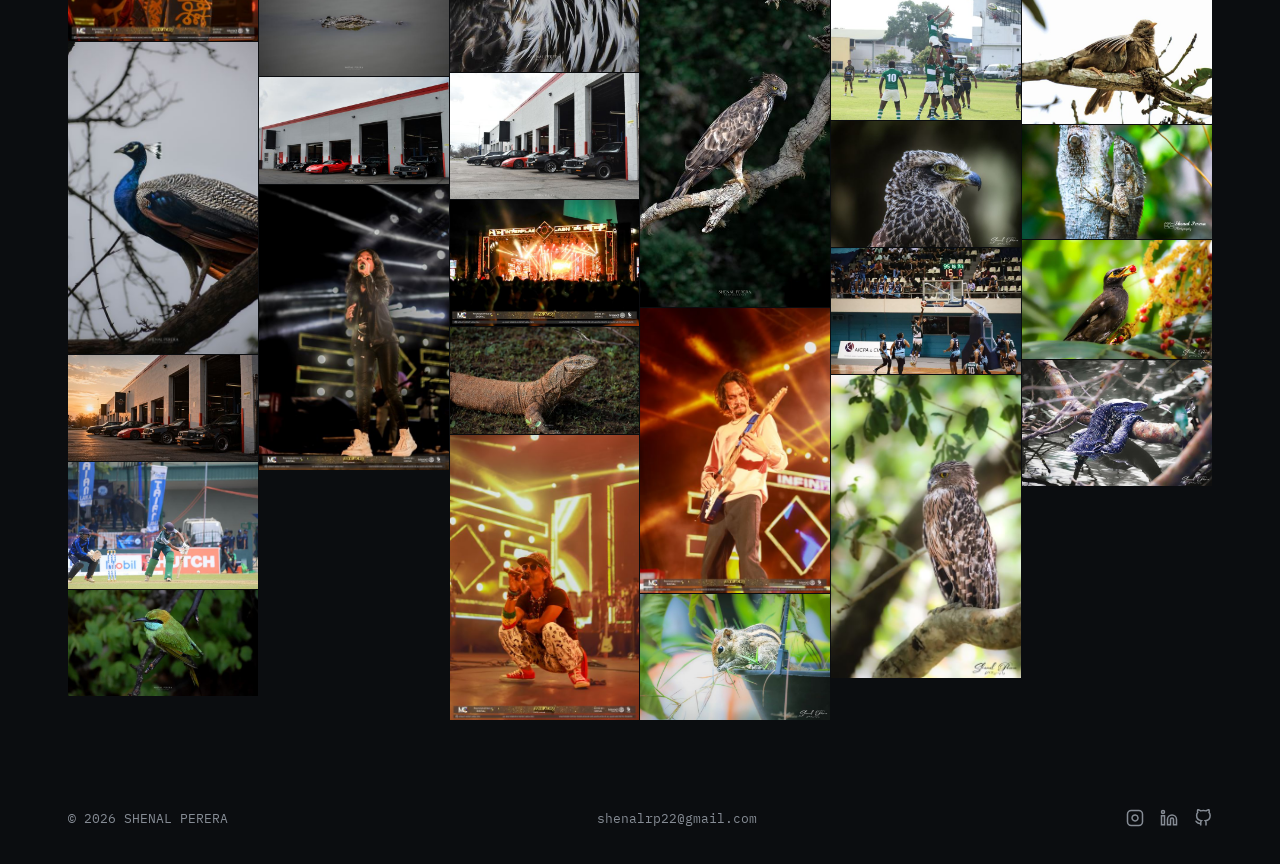
==== commit 93f42521: "Portfolio redesign: 3D printer hero, carousel, Contact tab, simple mode, page intros, Creative regro" ====
--- a/photography/index.html
+++ b/photography/index.html
@@ -8,6 +8,7 @@
 <link rel="preconnect" href="https://fonts.gstatic.com" crossorigin>
 <link href="https://fonts.googleapis.com/css2?family=Space+Grotesk:wght@400;500;600;700&family=IBM+Plex+Mono:wght@400;500&family=Inter:wght@400;500&display=swap" rel="stylesheet">
 <link rel="stylesheet" href="../assets/css/site.css">
+<script>try{if(localStorage.getItem("motion")==="off")document.documentElement.setAttribute("data-motion","off");else if(!matchMedia("(prefers-reduced-motion: reduce)").matches){document.documentElement.classList.add("intro-run");setTimeout(function(){document.documentElement.classList.remove("intro-run")},2500)}}catch(e){}</script>
 <style>
 body{--acc:var(--acc2)} /* this page runs amber as its primary accent */
 
@@ -20,7 +21,7 @@
 .filters button.on{color:var(--fg);border-bottom-color:var(--tagc,var(--acc));background:var(--bg2)}
 .filters button .dot{display:inline-block;width:7px;height:7px;border-radius:50%;background:var(--tagc,var(--acc));margin-right:7px;vertical-align:middle}
 
-.grid{columns:3 300px;column-gap:1px}
+.grid{columns:6 160px;column-gap:1px}
 .tile{break-inside:avoid;margin-bottom:1px;position:relative;cursor:zoom-in;overflow:hidden;background:var(--bg2)}
 .tile img{display:block;width:100%;height:auto;transition:opacity .4s,transform .4s}
 .tile img.ld{opacity:1}
@@ -40,22 +41,47 @@
 #lb .prev,#lb .next{position:absolute;top:50%;transform:translateY(-50%)}
 #lb .prev{left:8px}#lb .next{right:8px}
 
+/* ===== scroll-driven depth tunnel ===== */
+.tunnel{position:relative;height:440vh}
+.tunnel-stick{position:sticky;top:0;height:100vh;overflow:hidden;perspective:900px;perspective-origin:50% 50%}
+.tunnel-rings{position:absolute;inset:-20%;background:repeating-radial-gradient(circle at 50% 50%,transparent 0 58px,color-mix(in srgb,var(--acc) 13%,transparent) 59px 60px);opacity:.55;will-change:transform}
+.tunnel-rings::after{content:"";position:absolute;inset:0;background:radial-gradient(circle at 50% 50%,transparent 0,var(--bg) 62%)}
+.tunnel-floor{position:absolute;left:-50%;right:-50%;bottom:-10%;height:70%;background-image:linear-gradient(color-mix(in srgb,var(--acc) 16%,transparent) 1px,transparent 1px),linear-gradient(90deg,color-mix(in srgb,var(--acc) 16%,transparent) 1px,transparent 1px);background-size:70px 70px;transform:rotateX(76deg);transform-origin:50% 100%;opacity:.5;-webkit-mask-image:linear-gradient(to top,#000 10%,transparent 75%);mask-image:linear-gradient(to top,#000 10%,transparent 75%)}
+.tunnel-stage{position:absolute;inset:0;transform-style:preserve-3d}
+.tn-item{position:absolute;left:50%;top:50%;width:clamp(110px,15vw,210px);background:var(--bg2);border:1px solid var(--line);padding:6px 6px 0;cursor:zoom-in;will-change:transform,opacity;box-shadow:0 30px 60px -25px rgba(0,0,0,.8)}
+.tn-item img{display:block;width:100%;height:auto}
+.tn-item .lbl{display:flex;justify-content:space-between;font-family:"IBM Plex Mono",monospace;font-size:9.5px;letter-spacing:.08em;color:var(--mute);padding:7px 2px 8px}
+.tn-item .lbl b{font-weight:400;color:var(--tagc)}
+.tn-item:hover{border-color:var(--tagc)}
+.tunnel-hud{position:absolute;left:0;right:0;top:78px;display:flex;justify-content:space-between;padding:0 clamp(18px,4vw,48px);font-family:"IBM Plex Mono",monospace;font-size:11px;letter-spacing:.12em;color:var(--mute);z-index:5;pointer-events:none}
+.tunnel-hud b{color:var(--acc);font-weight:400}
+.tunnel-hud .dot{display:inline-block;width:6px;height:6px;border-radius:50%;background:var(--acc);margin-right:8px;box-shadow:0 0 8px var(--acc)}
+.tunnel-hint{position:absolute;left:50%;bottom:28px;transform:translateX(-50%);font-family:"IBM Plex Mono",monospace;font-size:10.5px;letter-spacing:.14em;color:var(--mute);z-index:5;transition:opacity .3s;pointer-events:none}
+.tunnel-bar{position:absolute;left:0;bottom:0;height:2px;background:var(--acc);z-index:5;width:0}
+
 @media(max-width:820px){
-  .grid{columns:2 160px}
+  .grid{columns:3 100px}
   #lb .prev,#lb .next{display:none}
+  .tunnel{height:380vh}
+  .tunnel-hud{top:70px;font-size:9.5px}
 }
 </style>
 </head>
-<body>
+<body data-intro="aperture">
 
 <nav><div class="wrap">
   <a class="logo" href="../index.html"><span class="mark"><img src="../assets/img/headshot.jpg" alt="Shenal Perera"></span> <span class="name">Shenal Perera</span></a>
   <div class="navlinks-wrap"><ul class="navlinks">
-    <li><a href="../engineering.html" style="--tagc:var(--acc1)"><span class="idx">01</span>Engineering</a></li>
-    <li><a href="index.html" class="on" style="--tagc:var(--acc2)"><span class="idx">02</span>Photography</a></li>
-    <li><a href="../creative.html" style="--tagc:var(--acc3)"><span class="idx">03</span>Creative</a></li>
-    <li><a href="../about.html" style="--tagc:var(--acc4)"><span class="idx">04</span>About</a></li>
+    <li><a href="../about.html" style="--tagc:var(--acc4)"><span class="idx">01</span>About</a></li>
+    <li><a href="../engineering.html" style="--tagc:var(--acc1)"><span class="idx">02</span>Engineering</a></li>
+    <li><a href="index.html" class="on" style="--tagc:var(--acc2)"><span class="idx">03</span>Photography</a></li>
+    <li><a href="../creative.html" style="--tagc:var(--acc3)"><span class="idx">04</span>Creative</a></li>
+    <li><a href="../contact.html" style="--tagc:var(--acc5)"><span class="idx">05</span>Contact</a></li>
   </ul></div>
+  <button class="theme-btn motion-btn" id="motionBtn" aria-label="Toggle simple mode (turn 3D and animations off)" title="Simple mode: turn 3D &amp; animations off">
+    <svg class="live" viewBox="0 0 24 24" fill="none" stroke="currentColor" stroke-width="2" stroke-linecap="round" stroke-linejoin="round"><path d="M21 16V8a2 2 0 0 0-1-1.73l-7-4a2 2 0 0 0-2 0l-7 4A2 2 0 0 0 3 8v8a2 2 0 0 0 1 1.73l7 4a2 2 0 0 0 2 0l7-4A2 2 0 0 0 21 16z"/><path d="M3.3 7 12 12l8.7-5M12 22V12"/></svg>
+    <svg class="still" viewBox="0 0 24 24" fill="none" stroke="currentColor" stroke-width="2" stroke-linecap="round"><rect x="3" y="3" width="18" height="18"/><path d="M3 9h18M9 21V9"/></svg>
+  </button>
   <button class="theme-btn" id="themeBtn" aria-label="Toggle light/dark theme">
     <svg class="moon" viewBox="0 0 24 24" fill="none" stroke="currentColor" stroke-width="2"><path d="M21 12.8A9 9 0 1 1 11.2 3 7 7 0 0 0 21 12.8Z"/></svg>
     <svg class="sun" viewBox="0 0 24 24" fill="none" stroke="currentColor" stroke-width="2"><circle cx="12" cy="12" r="4"/><path d="M12 2v3M12 19v3M4.2 4.2l2.1 2.1M17.7 17.7l2.1 2.1M2 12h3M19 12h3M4.2 19.8l2.1-2.1M17.7 6.3l2.1-2.1"/></svg>
@@ -63,10 +89,21 @@
 </div></nav>
 
 <header class="hero"><div class="wrap">
-  <div class="eyebrow reveal">02 / Photography</div>
+  <div class="eyebrow reveal">03 / Photography</div>
   <h1 class="reveal">Events, nature &amp; more</h1>
   <p class="lede reveal">A growing collection of photography, all shot and edited by me: event coverage, nature and wildlife in Sri Lanka, and automotive work.</p>
 </div></header>
+
+<section class="tunnel motion-only" id="tunnel" style="border-bottom:none;padding:0">
+  <div class="tunnel-stick">
+    <div class="tunnel-rings" id="tnRings"></div>
+    <div class="tunnel-floor"></div>
+    <div class="tunnel-hud"><span><span class="dot"></span>NOW PASSING: <b id="tnCat">EVENTS</b></span><span>DEPTH <b id="tnDepth">0000</b></span></div>
+    <div class="tunnel-stage" id="tnStage"></div>
+    <div class="tunnel-hint" id="tnHint">SCROLL TO GO DEEPER ↓</div>
+    <div class="tunnel-bar" id="tnBar"></div>
+  </div>
+</section>
 
 <section><div class="wrap">
   <div class="head reveal"><h2>Selected work</h2><div class="count" id="count"></div></div>
@@ -94,7 +131,8 @@
 <script src="../assets/js/site.js" defer></script>
 <script>
 const DATA = [{"cat": "Events", "src": "001.jpg", "w": 1240, "h": 2000}, {"cat": "Events", "src": "002.jpg", "w": 2000, "h": 1333}, {"cat": "Events", "src": "003.jpg", "w": 2000, "h": 1333}, {"cat": "Events", "src": "004.jpg", "w": 1333, "h": 2000}, {"cat": "Events", "src": "005.jpg", "w": 2000, "h": 1333}, {"cat": "Events", "src": "006.jpg", "w": 1333, "h": 2000}, {"cat": "Events", "src": "007.jpg", "w": 2000, "h": 1333}, {"cat": "Events", "src": "008.jpg", "w": 1333, "h": 2000}, {"cat": "Events", "src": "009.jpg", "w": 2000, "h": 1333}, {"cat": "Events", "src": "010.jpg", "w": 2000, "h": 1333}, {"cat": "Events", "src": "011.jpg", "w": 2000, "h": 1333}, {"cat": "Events", "src": "012.jpg", "w": 2000, "h": 1333}, {"cat": "Nature", "src": "013.jpg", "w": 1220, "h": 2000}, {"cat": "Nature", "src": "014.jpg", "w": 1999, "h": 1125}, {"cat": "Nature", "src": "015.jpg", "w": 1999, "h": 1125}, {"cat": "Nature", "src": "016.jpg", "w": 1022, "h": 1816}, {"cat": "Nature", "src": "017.jpg", "w": 2000, "h": 1125}, {"cat": "Nature", "src": "018.jpg", "w": 2000, "h": 1124}, {"cat": "Nature", "src": "019.jpg", "w": 1125, "h": 2000}, {"cat": "Nature", "src": "020.jpg", "w": 2000, "h": 1333}, {"cat": "Nature", "src": "021.jpg", "w": 2000, "h": 1381}, {"cat": "Nature", "src": "022.jpg", "w": 1999, "h": 1333}, {"cat": "Nature", "src": "023.jpg", "w": 1259, "h": 2000}, {"cat": "Nature", "src": "024.jpg", "w": 2000, "h": 1421}, {"cat": "Nature", "src": "025.jpg", "w": 2000, "h": 1333}, {"cat": "Nature", "src": "026.jpg", "w": 2000, "h": 1209}, {"cat": "Nature", "src": "027.jpg", "w": 1963, "h": 1229}, {"cat": "Nature", "src": "028.jpg", "w": 2000, "h": 1333}, {"cat": "Other", "src": "029.jpg", "w": 2000, "h": 1125}, {"cat": "Other", "src": "031.jpg", "w": 2000, "h": 1124}, {"cat": "Other", "src": "032.jpg", "w": 1999, "h": 1125}, {"cat": "Other", "src": "033.jpg", "w": 2000, "h": 1333}];
-const TAGC = { Events: "var(--acc)", Nature: "var(--acc3)", Other: "var(--acc2)" };
+const TAGC = { Events: "#e2484f", Nature: "#8fbf8a", Other: "#f2954a" };
+const TAGC_ALL = "#9aa0a6";
 
 const $ = s => document.querySelector(s);
 const CATS = ["All", ...new Set(DATA.map(d => d.cat))];
@@ -116,14 +154,15 @@
 }
 
 $("#filters").innerHTML = CATS.map(c =>
-  `<button data-c="${c}" style="--tagc:${c==="All"?"var(--acc)":TAGC[c]}"><span class="dot"></span>${c==="All"?"All":c} (${c==="All"?DATA.length:DATA.filter(d=>d.cat===c).length})</button>`).join("");
+  `<button data-c="${c}" style="--tagc:${c==="All"?TAGC_ALL:TAGC[c]}"><span class="dot"></span>${c==="All"?"All":c} (${c==="All"?DATA.length:DATA.filter(d=>d.cat===c).length})</button>`).join("");
 $("#filters").addEventListener("click", e => { const b = e.target.closest("button"); if (b){ current = b.dataset.c; render(); }});
 $("#grid").addEventListener("click", e => { const t = e.target.closest(".tile"); if (t) open(+t.dataset.i); });
 
 function show(){ const d = view[idx]; $("#lbImg").src = "img/" + d.src; $("#lbCap").textContent = `${d.cat.toUpperCase()} · ${idx+1} / ${view.length}`;
   [view[idx+1], view[idx-1]].forEach(n => { if (n) new Image().src = "img/" + n.src; }); }
 function open(i){ idx = i; show(); $("#lb").classList.add("open"); document.body.style.overflow = "hidden"; }
-function close(){ $("#lb").classList.remove("open"); document.body.style.overflow = ""; }
+let savedView = null;
+function close(){ $("#lb").classList.remove("open"); document.body.style.overflow = ""; if (savedView){ view = savedView; savedView = null; } }
 function step(n){ idx = (idx + n + view.length) % view.length; show(); }
 $("#lb .prev").onclick = () => step(-1);
 $("#lb .next").onclick = () => step(1);
@@ -136,6 +175,60 @@
 $("#lb").addEventListener("touchend", e => { const dx = e.changedTouches[0].clientX - tx; if (Math.abs(dx) > 50) step(dx < 0 ? 1 : -1); });
 
 render();
+
+// ===== depth tunnel: scroll flies the camera forward through the photos =====
+(function(){
+  if (document.documentElement.getAttribute("data-motion") === "off") return;
+  const sec = $("#tunnel"), stage = $("#tnStage");
+  const small = window.innerWidth < 820;
+  const picks = mixed().slice(0, small ? 12 : 16);
+  const SPACING = small ? 330 : 380, START = -300;
+  // spread photos around the edges of the tunnel, leaving the centre open
+  const items = picks.map((d, i) => {
+    const ang = i * 2.39996 + 0.6;               // golden-angle spiral
+    const rx = small ? 26 : 30, ry = small ? 20 : 24;
+    const rad = 0.75 + (i % 3) * 0.12;
+    const x = Math.cos(ang) * rx * rad, y = Math.sin(ang) * ry * rad;
+    const el = document.createElement("figure");
+    el.className = "tn-item";
+    el.style.setProperty("--tagc", TAGC[d.cat]);
+    el.innerHTML = `<img src="img/t/${d.src}" width="${d.w}" height="${d.h}" alt="${d.cat} photograph by Shenal Perera"><div class="lbl"><b>${d.cat.toUpperCase()}</b><span>${String(i+1).padStart(2,"0")} / ${String(picks.length).padStart(2,"0")}</span></div>`;
+    el.addEventListener("click", () => { savedView = view; view = picks; open(i); });
+    stage.appendChild(el);
+    return { el, x, y, z: START - i * SPACING, tilt: (i % 2 ? 1 : -1) * (4 + (i % 4) * 2), cat: d.cat };
+  });
+  const travel = picks.length * SPACING + 700;
+  let ticking = false;
+  function frame(){
+    ticking = false;
+    const total = sec.offsetHeight - window.innerHeight;
+    const p = Math.min(1, Math.max(0, (window.scrollY - sec.offsetTop) / total));
+    const cam = p * travel;
+    let nearest = null, nd = 1e9;
+    items.forEach(it => {
+      const z = it.z + cam;
+      const fadeFar = Math.min(1, Math.max(0, (z + 3400) / 900));
+      const fadeNear = Math.min(1, Math.max(0, (650 - z) / 350));
+      const o = fadeFar * fadeNear;
+      if (o <= 0){ it.el.style.visibility = "hidden"; return; }
+      it.el.style.visibility = "visible";
+      it.el.style.opacity = o;
+      it.el.style.transform = `translate(-50%,-50%) translate3d(${it.x}vw,${it.y}vh,${z}px) rotateY(${it.tilt * -Math.sign(it.x)}deg)`;
+      it.el.style.zIndex = Math.round(z + 5000);
+      const dist = Math.abs(z - 200);
+      if (dist < nd){ nd = dist; nearest = it; }
+    });
+    $("#tnRings").style.transform = `scale(${1 + p * 1.6})`;
+    $("#tnDepth").textContent = String(Math.round(cam)).padStart(4, "0");
+    if (nearest) $("#tnCat").textContent = nearest.cat.toUpperCase();
+    $("#tnBar").style.width = (p * 100) + "%";
+    $("#tnHint").style.opacity = p > 0.04 ? 0 : 1;
+  }
+  const req = () => { if (!ticking){ ticking = true; requestAnimationFrame(frame); } };
+  window.addEventListener("scroll", req, { passive: true });
+  window.addEventListener("resize", req);
+  frame();
+})();
 </script>
 </body>
 </html>
--- a/assets/css/site.css
+++ b/assets/css/site.css
@@ -5,17 +5,19 @@
   --acc1:#45d6c6;  /* teal, stable reference for the nav tab regardless of page override */
   --acc2:#f2a93b;  /* amber  : Photography / motorsport */
   --acc3:#8b7fe8;  /* violet : Creative */
-  --acc4:#ec6a8f;  /* rose   : About */
+  --acc4:#ff2d4a;  /* neon red : About */
+  --acc5:#4d9bff;  /* blue   : Contact */
   --shadow:rgba(0,0,0,.35);
 }
 html[data-theme="light"]{
   --bg:#f3f2ee;--bg2:#ffffff;--fg:#14171b;--mute:#5b5f66;--line:#dcdad2;
-  --acc:#0e9484;--acc1:#0e9484;--acc2:#c17a12;--acc3:#5d4fc7;--acc4:#b23a5c;
+  --acc:#0e9484;--acc1:#0e9484;--acc2:#c17a12;--acc3:#5d4fc7;--acc4:#d81f3d;--acc5:#2563c9;
   --shadow:rgba(20,20,20,.08);
 }
 
 *{box-sizing:border-box;margin:0;padding:0}
 html{scroll-behavior:smooth}
+html,body{overflow-x:clip}
 body{
   background:var(--bg);color:var(--fg);font:16px/1.6 "Inter",system-ui,sans-serif;
   -webkit-font-smoothing:antialiased;min-height:100vh;display:flex;flex-direction:column;
@@ -63,6 +65,18 @@
 .theme-btn .sun{display:none}
 html[data-theme="light"] .theme-btn .moon{display:none}
 html[data-theme="light"] .theme-btn .sun{display:block}
+.motion-btn{margin-right:-8px}
+.motion-btn:hover{transform:none}
+.motion-btn .still{display:none}
+html[data-motion="off"] .motion-btn .live{display:none}
+html[data-motion="off"] .motion-btn .still{display:block}
+html[data-motion="off"] .motion-btn{color:var(--acc);border-color:var(--acc)}
+
+/* simple mode: no 3D, no motion */
+html[data-motion="off"] *,html[data-motion="off"] *::before,html[data-motion="off"] *::after{animation:none!important;transition:none!important;scroll-behavior:auto!important}
+html[data-motion="off"] .reveal,html[data-motion="off"] .reveal-stagger > *,html[data-motion="off"] .pop-list > *{opacity:1!important;transform:none!important}
+html[data-motion="off"] .motion-only{display:none!important}
+html:not([data-motion="off"]) .still-only{display:none!important}
 
 /* badges (used in place of third-party logos) */
 .badge{
@@ -147,3 +161,70 @@
   .navlinks a{padding:7px 6px;font-size:10.5px}
   .navlinks a .idx{margin-right:4px}
 }
+
+/* ===== page-open intros (≤1.4s, skipped in simple mode) ===== */
+html.intro-run body::before{content:"";position:fixed;inset:0;background:var(--bg);z-index:200}
+.intro-fx{position:fixed;inset:0;z-index:200;pointer-events:none}
+.intro-fx .cover{position:absolute;inset:0;background:var(--bg);pointer-events:auto}
+.intro-fx.out{opacity:0;transition:opacity .3s ease}
+.fx-label{font-family:"IBM Plex Mono",monospace;font-size:11px;letter-spacing:.18em;color:var(--acc)}
+
+/* About: ID scan line sweeps down and reveals the page */
+.fx-scan .cover{background:repeating-linear-gradient(0deg,var(--bg) 0 3px,color-mix(in srgb,var(--bg2) 80%,var(--bg)) 3px 4px);animation:scanCover 1.05s .1s cubic-bezier(.6,0,.3,1) forwards}
+@keyframes scanCover{from{clip-path:inset(0 0 0 0)}to{clip-path:inset(100% 0 0 0)}}
+.fx-scan .line{position:absolute;left:0;right:0;top:0;height:2px;background:var(--acc);box-shadow:0 0 18px 3px var(--acc),0 0 60px 10px color-mix(in srgb,var(--acc) 40%,transparent);animation:scanLine 1.05s .1s cubic-bezier(.6,0,.3,1) forwards}
+.fx-scan .line .fx-label{position:absolute;right:clamp(18px,4vw,48px);top:-24px}
+@keyframes scanLine{to{transform:translateY(100vh)}}
+
+/* Engineering: blueprint grid draws in, title traces as wireframe then fills */
+.fx-blueprint .cover{display:flex;align-items:center;justify-content:center;background:
+  linear-gradient(color-mix(in srgb,var(--acc) 14%,transparent) 1px,transparent 1px) 0 0/40px 40px,
+  linear-gradient(90deg,color-mix(in srgb,var(--acc) 14%,transparent) 1px,transparent 1px) 0 0/40px 40px,var(--bg);
+  animation:bpGrid .9s ease-out both}
+@keyframes bpGrid{from{background-size:0 0,0 0,auto;opacity:.4}to{opacity:1}}
+.fx-blueprint svg{width:min(90vw,1000px);height:auto;overflow:visible}
+.fx-blueprint text{font-family:"Space Grotesk",sans-serif;font-weight:700;font-size:118px;fill:transparent;stroke:var(--acc);stroke-width:1.4;stroke-dasharray:1400;stroke-dashoffset:1400;animation:bpTrace 1.2s .2s ease-in-out forwards,bpFill .5s 1.35s ease-out forwards}
+@keyframes bpTrace{to{stroke-dashoffset:0}}
+@keyframes bpFill{to{fill:var(--fg);stroke-width:0}}
+.fx-blueprint .fx-label{position:absolute;left:clamp(18px,4vw,48px);bottom:28px}
+.fx-blueprint .fx-label + .fx-label{left:auto;right:clamp(18px,4vw,48px)}
+
+/* Photography: hexagonal aperture opens, white flash */
+@property --d{syntax:"<length>";inherits:false;initial-value:0px}
+@property --tw{syntax:"<angle>";inherits:false;initial-value:0deg}
+.fx-aperture .cover{background:transparent;overflow:hidden}
+.fx-aperture .blade{position:absolute;left:50%;top:50%;width:400vmax;height:200vmax;background:var(--bg2);border-bottom:1.5px solid var(--acc);transform-origin:0 0;transform:rotate(calc(var(--a) + var(--tw))) translate(-50%,calc(-100% - var(--d)));animation:iris .75s .2s cubic-bezier(.7,0,.2,1) forwards}
+@keyframes iris{to{--d:110vmax;--tw:50deg}}
+.fx-aperture .flash{position:absolute;inset:0;background:#fff;opacity:0;animation:flash .5s .38s ease-out}
+@keyframes flash{15%{opacity:.75}to{opacity:0}}
+.fx-aperture .fx-label{position:absolute;left:50%;top:50%;transform:translate(-50%,-50%);z-index:2;animation:fadeOut .2s .2s forwards}
+@keyframes fadeOut{to{opacity:0}}
+
+/* Creative: design guides slide in, title letters snap into place */
+.fx-guides .cover{animation:fadeOut .35s .25s forwards}
+.fx-guides .g{position:absolute;background:var(--acc);opacity:.9;z-index:2}
+.fx-guides .g.v{top:0;bottom:0;width:1px;transform:scaleY(0);transform-origin:top;animation:gIn .35s cubic-bezier(.2,.8,.2,1) forwards}
+.fx-guides .g.h{left:0;right:0;height:1px;transform:scaleX(0);transform-origin:left;animation:gIn .35s cubic-bezier(.2,.8,.2,1) forwards}
+.fx-guides .g span{position:absolute;font-family:"IBM Plex Mono",monospace;font-size:9.5px;color:var(--acc);white-space:nowrap}
+.fx-guides .g.v span{top:72px;left:5px}
+.fx-guides .g.h span{left:8px;top:4px}
+@keyframes gIn{to{transform:none}}
+.snap-ch{display:inline-block;animation:snap .55s cubic-bezier(.2,.9,.3,1.35) both}
+@keyframes snap{from{opacity:0;transform:translate(var(--sx),var(--sy)) rotate(var(--sr)) scale(.6)}}
+
+/* Contact: signal connects, heading types in like a transmission */
+.fx-transmit .cover{display:flex;flex-direction:column;align-items:center;justify-content:center;gap:16px}
+.fx-transmit .bars{display:flex;align-items:flex-end;gap:4px;height:26px}
+.fx-transmit .bars i{width:5px;background:var(--acc);opacity:.2;animation:bar .18s ease-out forwards}
+.fx-transmit .bars i:nth-child(1){height:25%;animation-delay:.0s}
+.fx-transmit .bars i:nth-child(2){height:50%;animation-delay:.06s}
+.fx-transmit .bars i:nth-child(3){height:75%;animation-delay:.12s}
+.fx-transmit .bars i:nth-child(4){height:100%;animation-delay:.18s}
+@keyframes bar{to{opacity:1;box-shadow:0 0 10px var(--acc)}}
+.fx-transmit .fx-label::after{content:"";animation:dots .6s steps(4) infinite}
+@keyframes dots{0%{content:""}25%{content:"."}50%{content:".."}75%{content:"..."}}
+.fx-transmit.ok .fx-label::after{content:" ✓";animation:none}
+.type-ch{visibility:hidden}
+.type-ch.on{visibility:visible}
+.type-caret{display:inline-block;width:.08em;height:.85em;margin-left:.06em;background:var(--acc);vertical-align:-.05em;animation:blink .5s steps(2) infinite}
+@keyframes blink{50%{opacity:0}}
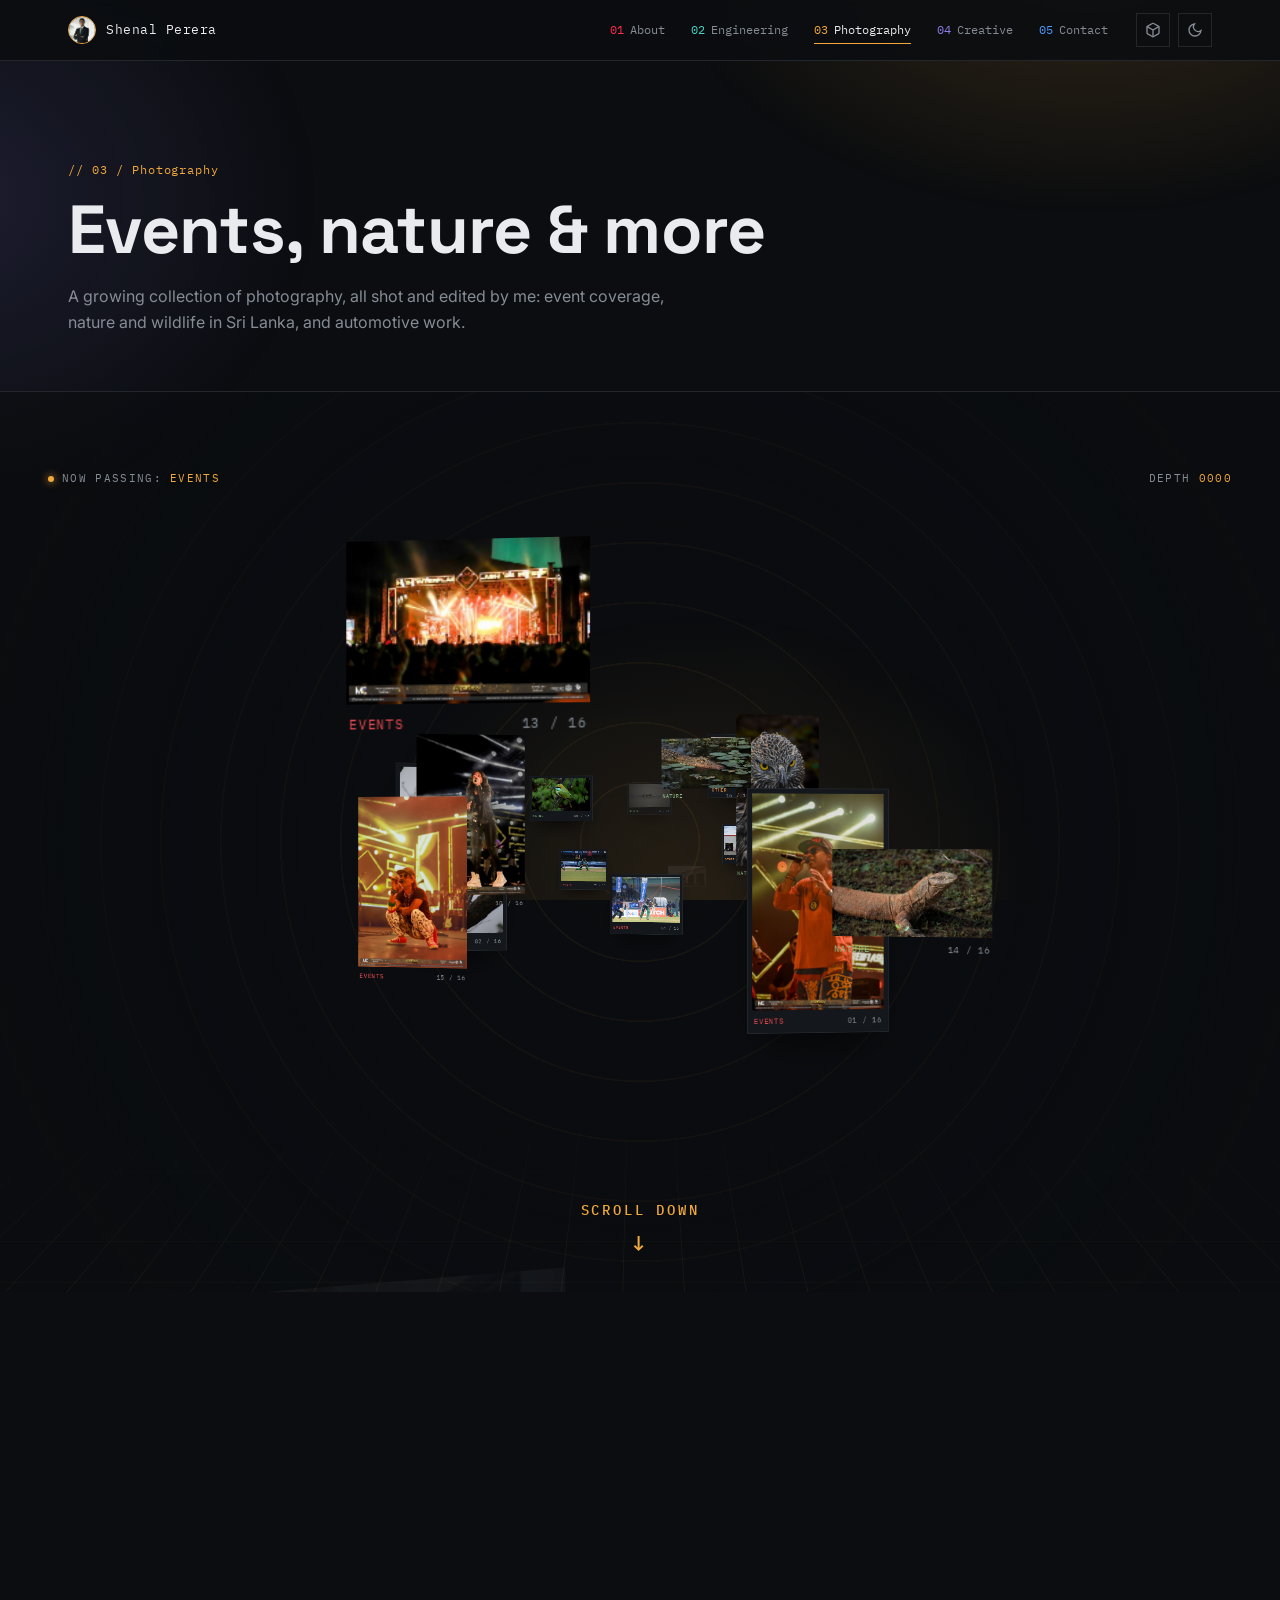
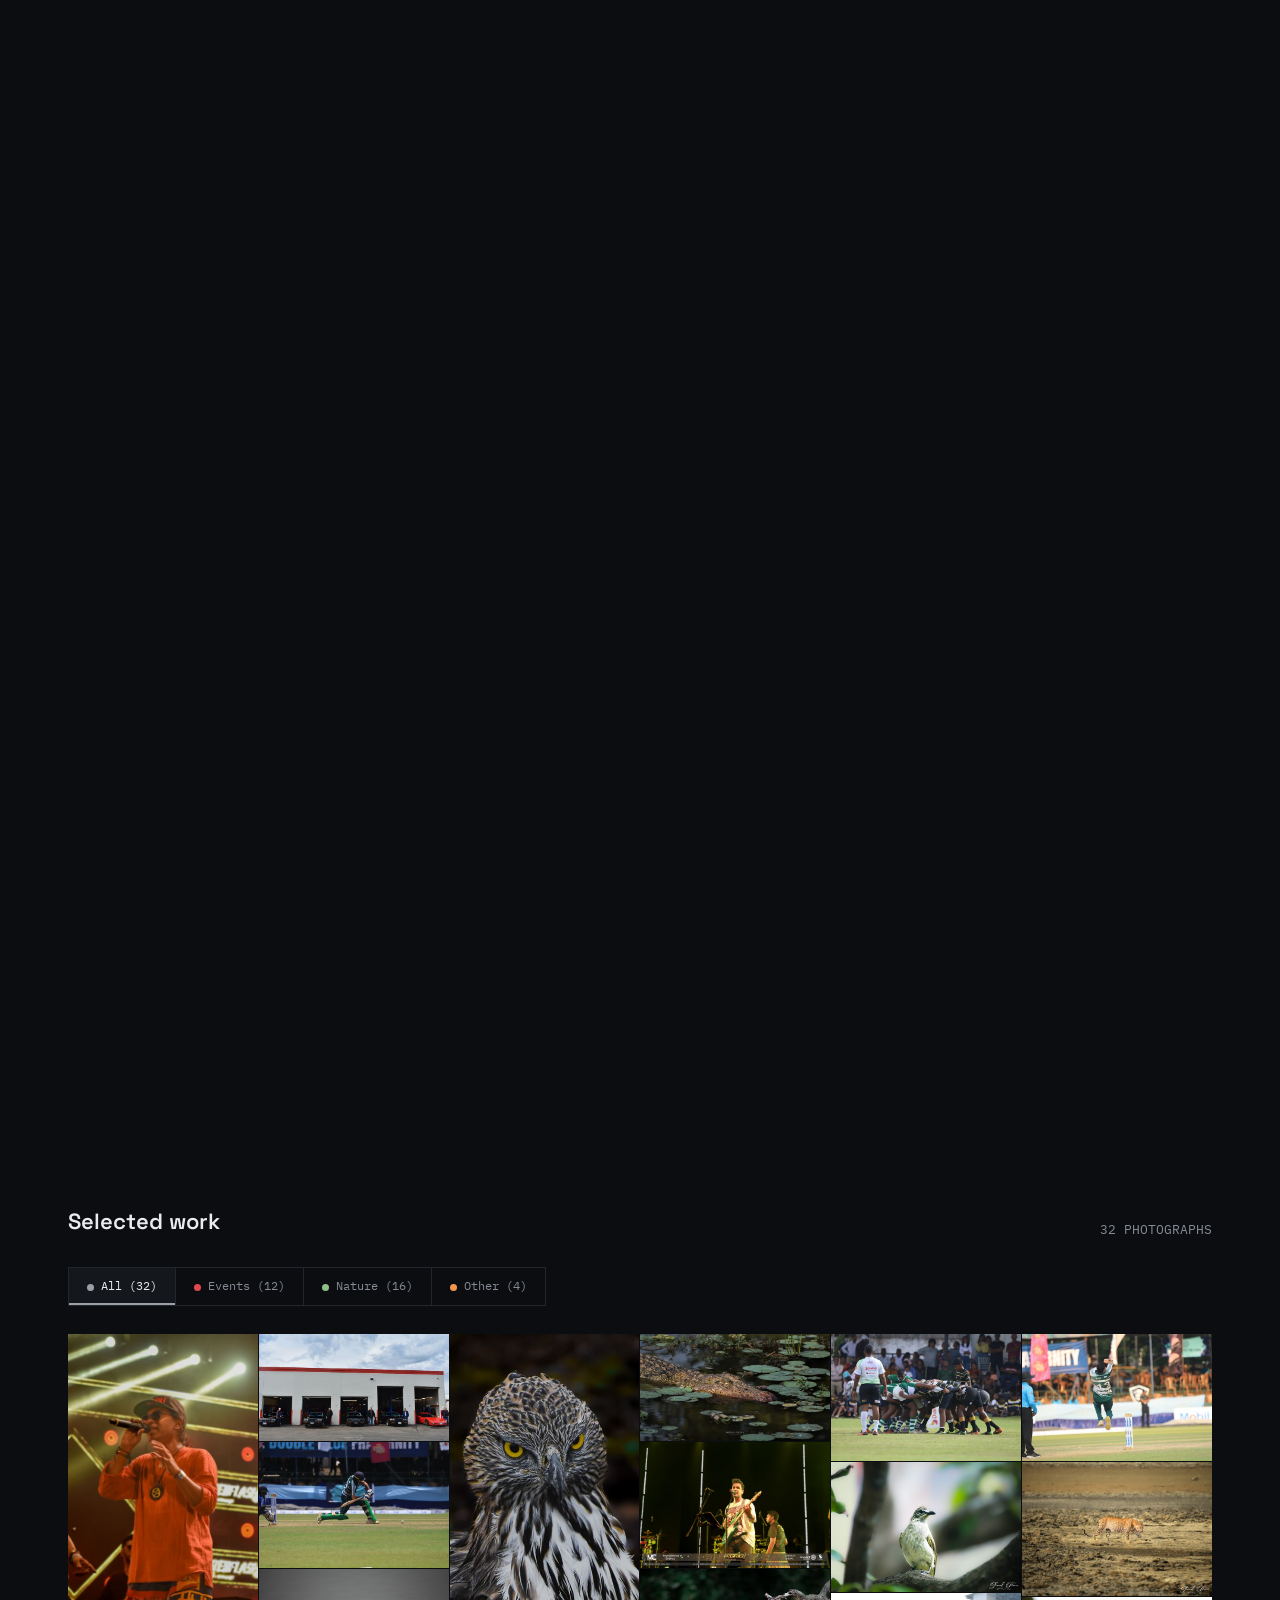
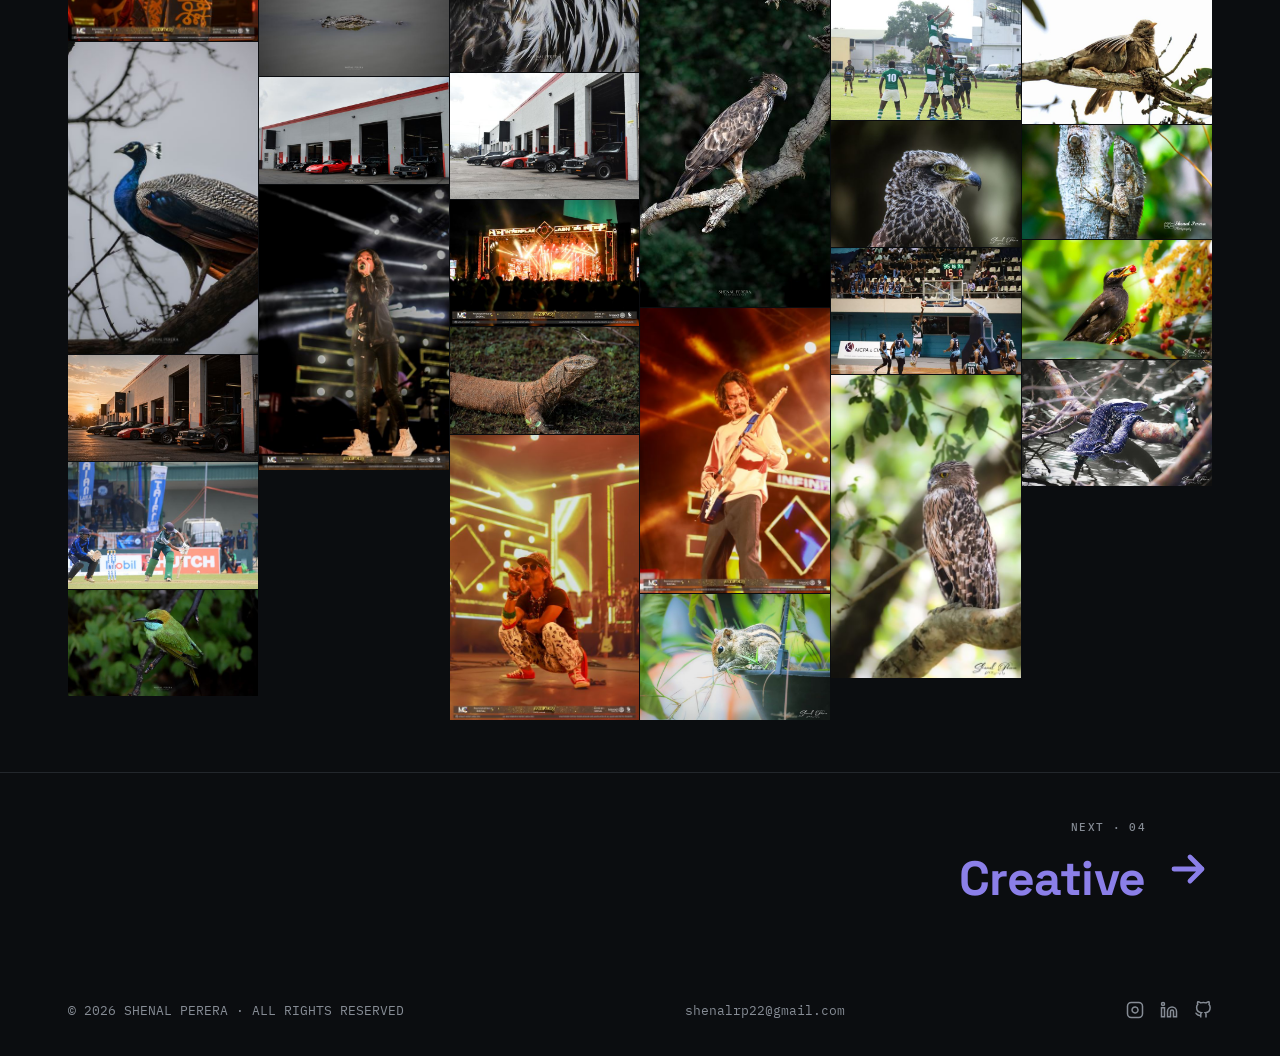
==== commit eb861ffe: "Creative orbit folders with zoom-open view, vertical Engineering projects, next-page arrows, Contact" ====
--- a/photography/index.html
+++ b/photography/index.html
@@ -56,7 +56,9 @@
 .tunnel-hud{position:absolute;left:0;right:0;top:78px;display:flex;justify-content:space-between;padding:0 clamp(18px,4vw,48px);font-family:"IBM Plex Mono",monospace;font-size:11px;letter-spacing:.12em;color:var(--mute);z-index:5;pointer-events:none}
 .tunnel-hud b{color:var(--acc);font-weight:400}
 .tunnel-hud .dot{display:inline-block;width:6px;height:6px;border-radius:50%;background:var(--acc);margin-right:8px;box-shadow:0 0 8px var(--acc)}
-.tunnel-hint{position:absolute;left:50%;bottom:28px;transform:translateX(-50%);font-family:"IBM Plex Mono",monospace;font-size:10.5px;letter-spacing:.14em;color:var(--mute);z-index:5;transition:opacity .3s;pointer-events:none}
+.tunnel-hint{position:absolute;left:50%;bottom:32px;transform:translateX(-50%);font-family:"IBM Plex Mono",monospace;font-size:14px;font-weight:500;letter-spacing:.2em;color:var(--acc);text-align:center;z-index:5;transition:opacity .3s;pointer-events:none}
+.tunnel-hint .ar{display:block;font-size:22px;margin-top:4px;animation:hintBob 1.2s ease-in-out infinite}
+@keyframes hintBob{0%,100%{transform:translateY(0)}50%{transform:translateY(7px)}}
 .tunnel-bar{position:absolute;left:0;bottom:0;height:2px;background:var(--acc);z-index:5;width:0}
 
 @media(max-width:820px){
@@ -100,7 +102,7 @@
     <div class="tunnel-floor"></div>
     <div class="tunnel-hud"><span><span class="dot"></span>NOW PASSING: <b id="tnCat">EVENTS</b></span><span>DEPTH <b id="tnDepth">0000</b></span></div>
     <div class="tunnel-stage" id="tnStage"></div>
-    <div class="tunnel-hint" id="tnHint">SCROLL TO GO DEEPER ↓</div>
+    <div class="tunnel-hint" id="tnHint">SCROLL DOWN<span class="ar">↓</span></div>
     <div class="tunnel-bar" id="tnBar"></div>
   </div>
 </section>
@@ -111,8 +113,10 @@
   <div class="grid" id="grid"></div>
 </div></section>
 
+<div class="next-nav"><div class="wrap"><a href="../creative.html" style="--nc:var(--acc3)"><span><small>NEXT · 04</small>Creative</span><svg viewBox="0 0 24 24" fill="none" stroke="currentColor" stroke-width="2.4" stroke-linecap="round" stroke-linejoin="round"><path d="M5 12h14M13 6l6 6-6 6"/></svg></a></div></div>
+
 <footer><div class="wrap">
-  <p>© <span id="yr"></span> SHENAL PERERA</p>
+  <p>© <span id="yr"></span> SHENAL PERERA · ALL RIGHTS RESERVED</p>
   <p><a href="mailto:shenalrp22@gmail.com" style="color:var(--mute);text-decoration:none">shenalrp22@gmail.com</a></p>
   <div class="social">
     <a href="https://www.instagram.com/shenal_rp" target="_blank" rel="noopener" aria-label="Instagram"><svg viewBox="0 0 24 24" fill="none" stroke="currentColor" stroke-width="2"><rect x="2" y="2" width="20" height="20" rx="5"/><path d="M16 11.37A4 4 0 1 1 12.63 8 4 4 0 0 1 16 11.37z"/><line x1="17.5" y1="6.5" x2="17.51" y2="6.5"/></svg></a>
--- a/assets/css/site.css
+++ b/assets/css/site.css
@@ -228,3 +228,11 @@
 .type-ch.on{visibility:visible}
 .type-caret{display:inline-block;width:.08em;height:.85em;margin-left:.06em;background:var(--acc);vertical-align:-.05em;animation:blink .5s steps(2) infinite}
 @keyframes blink{50%{opacity:0}}
+
+/* next-page navigator */
+.next-nav{border-top:1px solid var(--line);padding:46px 0}
+.next-nav .wrap{display:flex;justify-content:flex-end}
+.next-nav a{display:inline-flex;align-items:center;gap:18px;text-decoration:none;color:var(--nc);font-family:"Space Grotesk",sans-serif;font-weight:700;font-size:clamp(26px,5vw,48px);letter-spacing:-.01em;transition:gap .25s}
+.next-nav a small{display:block;font-family:"IBM Plex Mono",monospace;font-weight:500;font-size:11px;letter-spacing:.12em;color:var(--mute);text-align:right;margin-bottom:4px}
+.next-nav a:hover{gap:30px}
+.next-nav svg{width:1em;height:1em;flex:none}
